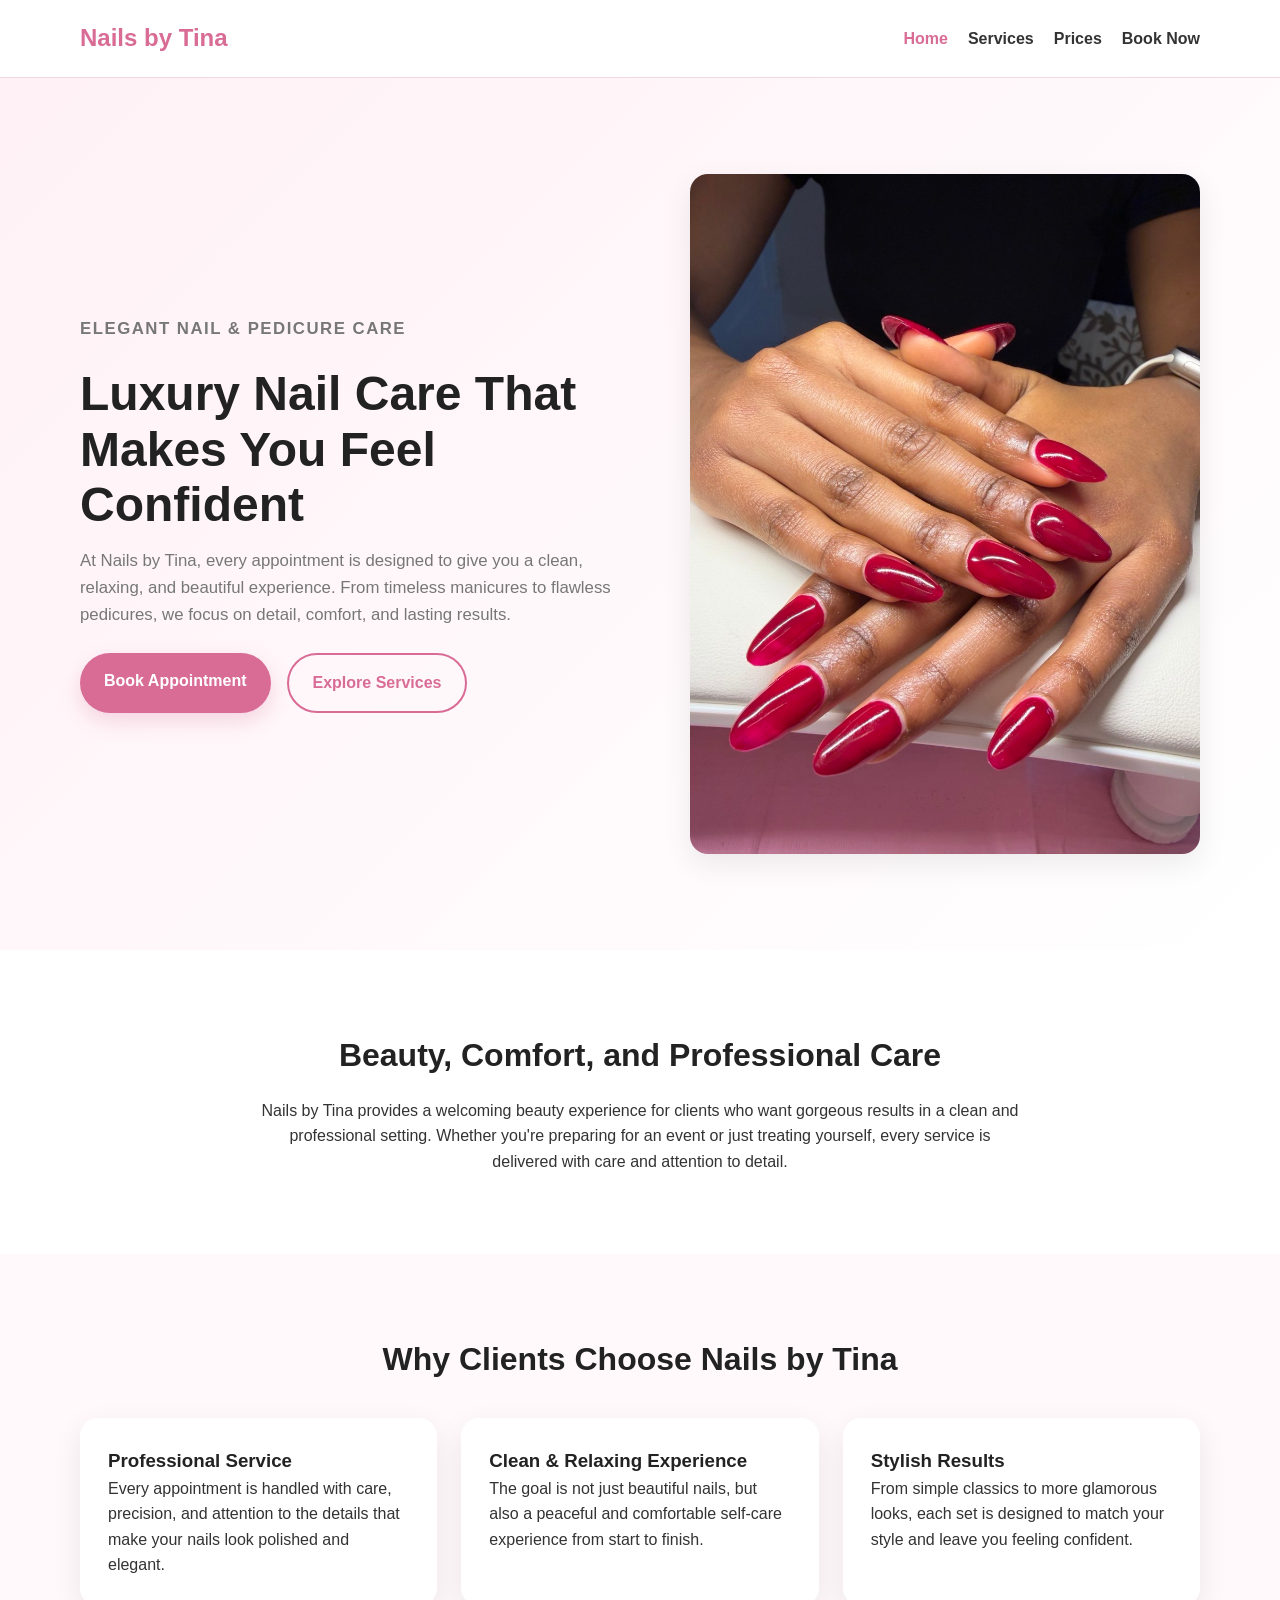
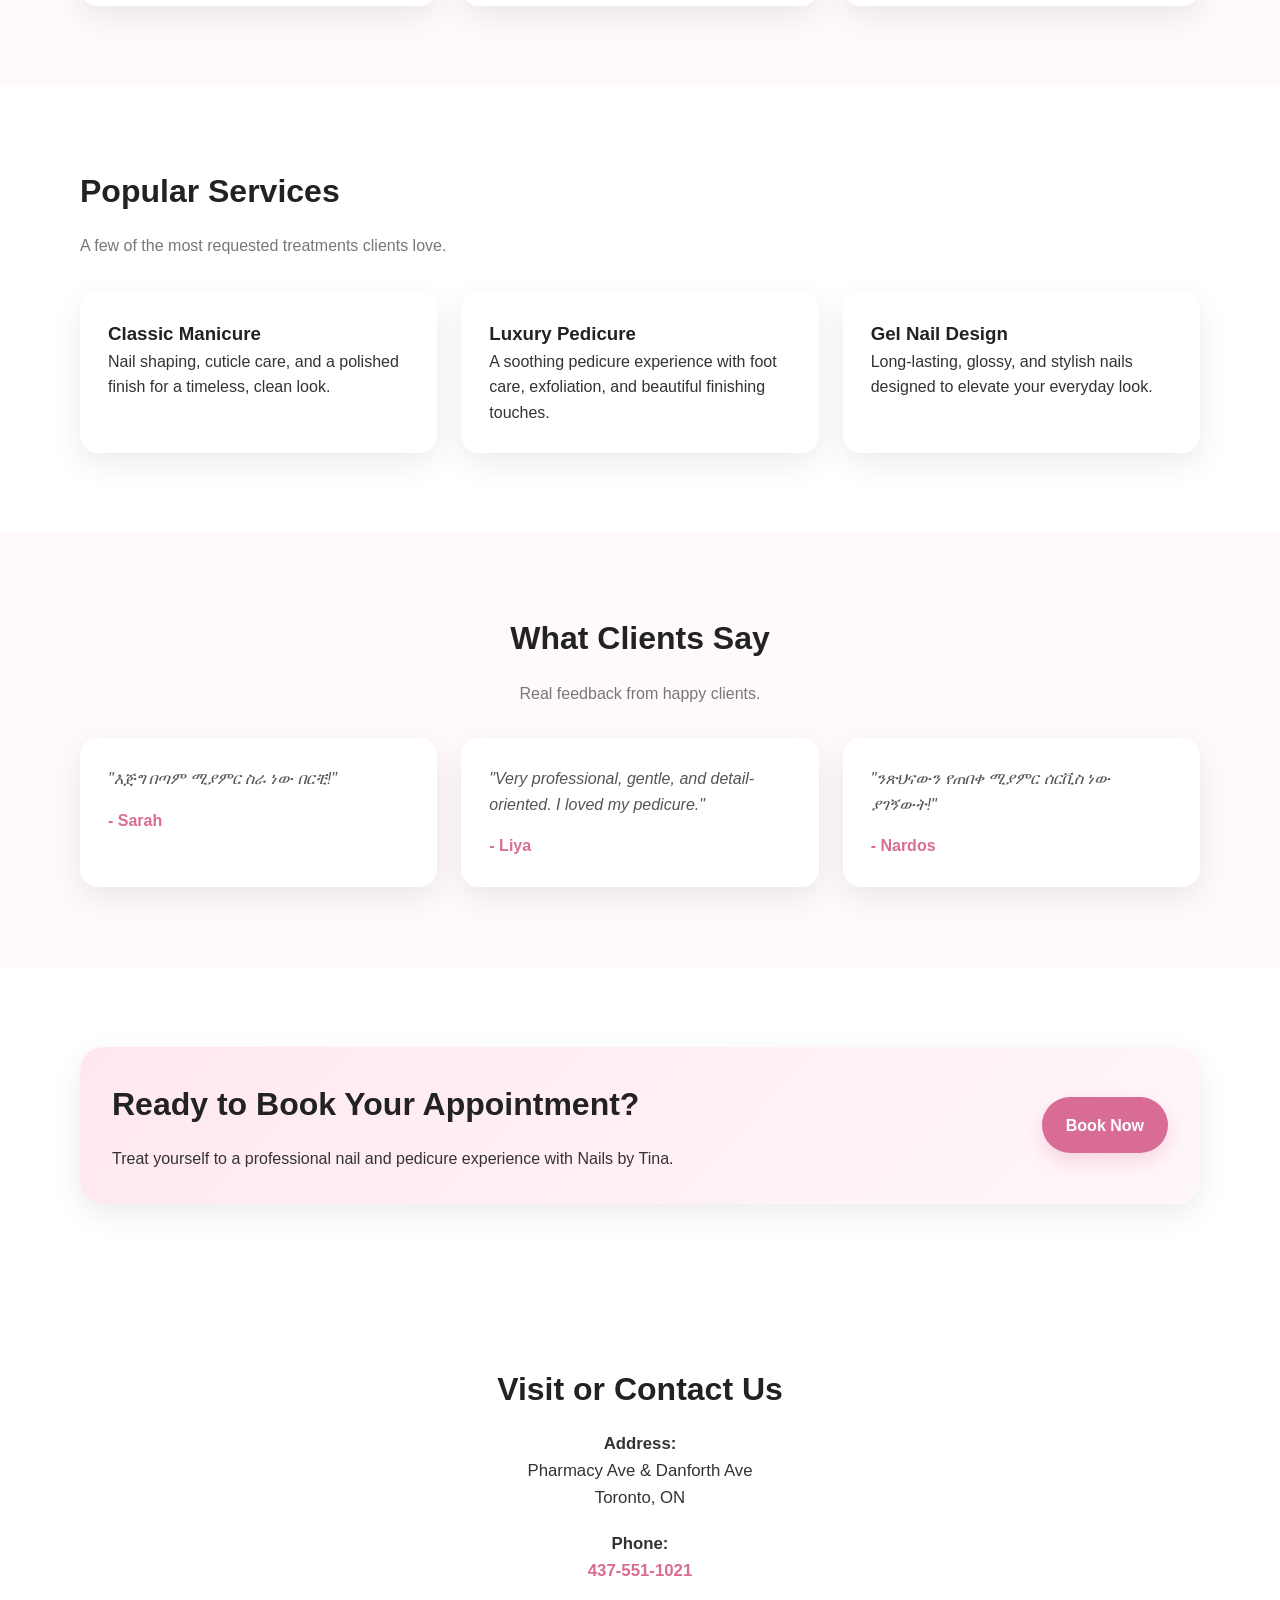
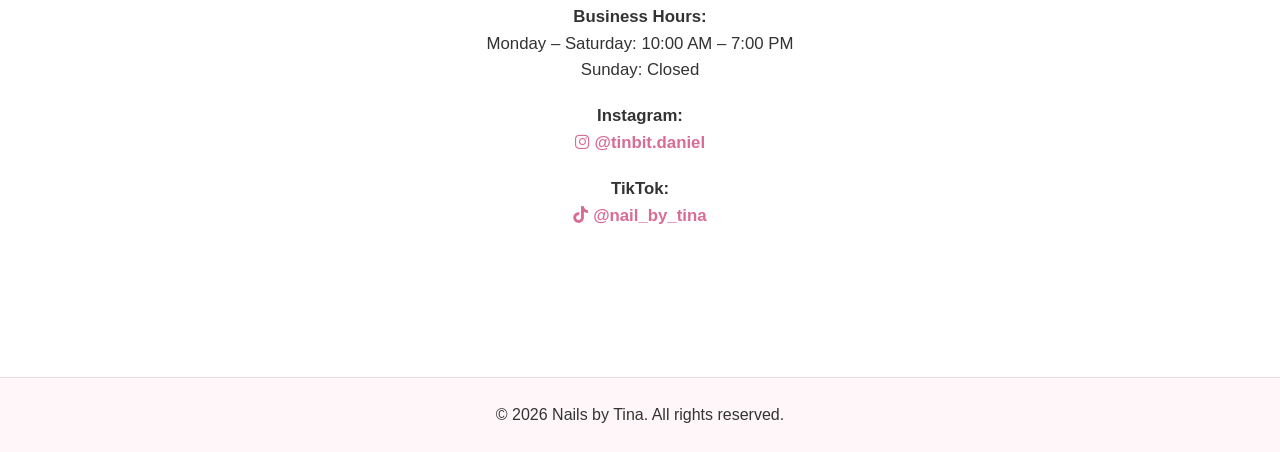
==== index.html @ 3ea7536d "Add social media icons for Instagram and TikTok using Font Awesome" ====
<!DOCTYPE html>
<html lang="en">
<head>
  <meta charset="UTF-8" />
  <meta name="viewport" content="width=device-width, initial-scale=1.0" />
  <meta
    name="description"
    content="Nails by Tina offers elegant nail and pedicure services with a professional and relaxing experience."
  />
  <title>Nails by Tina | Home</title>
  <link rel="stylesheet" href="style.css" />
  <link rel="stylesheet" href="https://cdnjs.cloudflare.com/ajax/libs/font-awesome/6.5.0/css/all.min.css" />
</head>
<body>
  <header class="site-header">
    <div class="container nav-container">
      <a href="index.html" class="logo">Nails by Tina</a>

      <nav class="navbar">
        <ul class="nav-links">
          <li><a href="index.html" class="active">Home</a></li>
          <li><a href="services.html">Services</a></li>
          <li><a href="prices.html">Prices</a></li>
          <li><a href="booking.html">Book Now</a></li>
        </ul>
      </nav>
    </div>
  </header>

  <main>
    <section class="hero">
      <div class="container hero-content">
        <div class="hero-text">
          <p class="tagline">Elegant Nail & Pedicure Care</p>
          <h1>Luxury Nail Care That Makes You Feel Confident</h1>
          <p>
            At Nails by Tina, every appointment is designed to give you a clean,
            relaxing, and beautiful experience. From timeless manicures to
            flawless pedicures, we focus on detail, comfort, and lasting results.
          </p>

          <div class="hero-buttons">
            <a href="booking.html" class="btn btn-primary">Book Appointment</a>
            <a href="services.html" class="btn btn-secondary">Explore Services</a>
          </div>
        </div>

        <div class="hero-image">
          <img
            src="./images/pic1.jpg"
            alt="Elegant nail styling"
          />
        </div>
      </div>
    </section>

    <section class="about-preview section">
      <div class="container narrow-text center-text">
        <h2>Beauty, Comfort, and Professional Care</h2>
        <p>
          Nails by Tina provides a welcoming beauty experience for clients who
          want gorgeous results in a clean and professional setting. Whether
          you're preparing for an event or just treating yourself, every service
          is delivered with care and attention to detail.
        </p>
      </div>
    </section>

    <section class="why-us section alt-section">
      <div class="container">
        <h2 class="section-title center-text">Why Clients Choose Nails by Tina</h2>

        <div class="feature-grid">
          <article class="feature-card">
            <h3>Professional Service</h3>
            <p>
              Every appointment is handled with care, precision, and attention
              to the details that make your nails look polished and elegant.
            </p>
          </article>

          <article class="feature-card">
            <h3>Clean & Relaxing Experience</h3>
            <p>
              The goal is not just beautiful nails, but also a peaceful and
              comfortable self-care experience from start to finish.
            </p>
          </article>

          <article class="feature-card">
            <h3>Stylish Results</h3>
            <p>
              From simple classics to more glamorous looks, each set is designed
              to match your style and leave you feeling confident.
            </p>
          </article>
        </div>
      </div>
    </section>

    <section class="services-preview section">
      <div class="container">
        <div class="section-heading">
          <h2>Popular Services</h2>
          <p>
            A few of the most requested treatments clients love.
          </p>
        </div>

        <div class="card-grid">
          <article class="card service-card">
            <h3>Classic Manicure</h3>
            <p>
              Nail shaping, cuticle care, and a polished finish for a timeless,
              clean look.
            </p>
          </article>

          <article class="card service-card">
            <h3>Luxury Pedicure</h3>
            <p>
              A soothing pedicure experience with foot care, exfoliation, and
              beautiful finishing touches.
            </p>
          </article>

          <article class="card service-card">
            <h3>Gel Nail Design</h3>
            <p>
              Long-lasting, glossy, and stylish nails designed to elevate your
              everyday look.
            </p>
          </article>
        </div>
      </div>
    </section>

    <section class="reviews-preview section alt-section">
      <div class="container">
        <div class="section-heading center-text">
          <h2>What Clients Say</h2>
          <p>Real feedback from happy clients.</p>
        </div>

        <div class="card-grid">
          <article class="review-card">
            <p>
              "እጅግ በጣም ሚያምር ስራ ነው በርቺ!"
            </p>
            <h4>- Sarah</h4>
          </article>

          <article class="review-card">
            <p>
              "Very professional, gentle, and detail-oriented. I loved my pedicure."
            </p>
            <h4>- Liya</h4>
          </article>

          <article class="review-card">
            <p>
              "ንጽህናውን የጠበቀ ሚያምር ሰርቪስ ነው ያገኝውት!"
            </p>
            <h4>- Nardos</h4>
          </article>
        </div>
      </div>
    </section>

    <section class="cta section">
      <div class="container cta-box">
        <div>
          <h2>Ready to Book Your Appointment?</h2>
          <p>
            Treat yourself to a professional nail and pedicure experience with Nails by Tina.
          </p>
        </div>
        <a href="booking.html" class="btn btn-primary">Book Now</a>
      </div>
    </section>

    <section class="contact-preview section">
  <div class="container narrow-text center-text">
    <h2>Visit or Contact Us</h2>

    <div class="contact-info">
      <p>
        <strong>Address:</strong><br />
        Pharmacy Ave & Danforth Ave<br />
        Toronto, ON
      </p>

      <p>
        <strong>Phone:</strong><br />
        <a href="tel:4375511021">437-551-1021</a>
      </p>

      <p>
        <strong>Business Hours:</strong><br />
        Monday – Saturday: 10:00 AM – 7:00 PM<br />
        Sunday: Closed
      </p>

      <p>
  <strong>Instagram:</strong><br />
  <a href="https://instagram.com/tinbit.daniel" target="_blank" class="social-link">
    <i class="fa-brands fa-instagram"></i>
    @tinbit.daniel
  </a>
</p>

<p>
  <strong>TikTok:</strong><br />
  <a href="https://www.tiktok.com/@nail_by_tina" target="_blank" class="social-link">
    <i class="fa-brands fa-tiktok"></i>
    @nail_by_tina
  </a>
</p>
    </div>
  </div>
</section>
  </main>

  <footer class="site-footer">
    <div class="container">
      <p>&copy; 2026 Nails by Tina. All rights reserved.</p>
    </div>
  </footer>

  <script src="script.js"></script>
</body>
</html>
---- style.css ----
* {
  margin: 0;
  padding: 0;
  box-sizing: border-box;
}

:root {
  --pink: #f7c6d9;
  --deep-pink: #d96c95;
  --light-pink: #fff1f6;
  --white: #ffffff;
  --text: #333333;
  --soft-gray: #777777;
  --border: #f1d9e2;
  --shadow: 0 10px 30px rgba(0, 0, 0, 0.08);
  --radius: 18px;
}

body {
  font-family: Arial, sans-serif;
  color: var(--text);
  background-color: var(--white);
  line-height: 1.6;
}

img {
  max-width: 100%;
  display: block;
  border-radius: var(--radius);
}

.container {
  width: min(1120px, 90%);
  margin: 0 auto;
}

.section {
  padding: 5rem 0;
}

.center-text {
  text-align: center;
}

.narrow-text {
  max-width: 760px;
  margin: 0 auto;
}

.alt-section {
  background: #fff9fb;
}

.site-header {
  background: rgba(255, 255, 255, 0.96);
  border-bottom: 1px solid var(--border);
  position: sticky;
  top: 0;
  z-index: 1000;
  backdrop-filter: blur(10px);
}

.nav-container {
  display: flex;
  justify-content: space-between;
  align-items: center;
  padding: 1.2rem 0;
}

.logo {
  text-decoration: none;
  color: var(--deep-pink);
  font-size: 1.5rem;
  font-weight: 700;
}

.nav-links {
  display: flex;
  gap: 1.25rem;
  list-style: none;
}

.nav-links a {
  text-decoration: none;
  color: var(--text);
  font-weight: 600;
  transition: color 0.3s ease;
}

.nav-links a:hover,
.nav-links a.active {
  color: var(--deep-pink);
}

.hero {
  background: linear-gradient(135deg, var(--light-pink), var(--white));
  padding: 6rem 0;
}

.hero-content {
  display: grid;
  grid-template-columns: 1.1fr 1fr;
  gap: 3rem;
  align-items: center;
}

.tagline {
  color: var(--deep-pink);
  font-weight: 700;
  margin-bottom: 0.8rem;
  text-transform: uppercase;
  letter-spacing: 1.5px;
  font-size: 0.9rem;
}

.hero h1 {
  font-size: 3rem;
  line-height: 1.15;
  margin-bottom: 1rem;
  color: #222;
}

.hero p {
  margin-bottom: 1.5rem;
  color: var(--soft-gray);
  font-size: 1.05rem;
}

.hero-image img {
  box-shadow: var(--shadow);
}

.hero-buttons {
  display: flex;
  gap: 1rem;
  flex-wrap: wrap;
}

.btn {
  display: inline-block;
  text-decoration: none;
  padding: 0.95rem 1.5rem;
  border-radius: 999px;
  font-weight: 700;
  transition: all 0.3s ease;
  border: none;
  cursor: pointer;
}

.btn-primary {
  background: var(--deep-pink);
  color: var(--white);
  box-shadow: 0 8px 20px rgba(217, 108, 149, 0.25);
}

.btn-primary:hover {
  transform: translateY(-2px);
}

.btn-secondary {
  border: 2px solid var(--deep-pink);
  color: var(--deep-pink);
  background: transparent;
}

.btn-secondary:hover {
  background: var(--deep-pink);
  color: var(--white);
}

h1,
h2,
h3 {
  color: #222;
}

h2 {
  margin-bottom: 1rem;
  font-size: 2rem;
}

.section-title {
  margin-bottom: 2rem;
}

.section-heading {
  margin-bottom: 2rem;
}

.section-heading p {
  color: var(--soft-gray);
}

.card-grid,
.feature-grid {
  display: grid;
  grid-template-columns: repeat(3, 1fr);
  gap: 1.5rem;
  margin-top: 2rem;
}

.card,
.review-card,
.feature-card {
  background: var(--white);
  padding: 1.75rem;
  border-radius: var(--radius);
  box-shadow: var(--shadow);
}

.service-card,
.feature-card,
.review-card {
  transition: transform 0.3s ease, box-shadow 0.3s ease;
}

.service-card:hover,
.feature-card:hover,
.review-card:hover {
  transform: translateY(-6px);
}

.review-card p {
  font-style: italic;
  margin-bottom: 1rem;
  color: #555;
}

.review-card h4 {
  color: var(--deep-pink);
}

.price-list {
  margin-top: 2rem;
  background: var(--light-pink);
  padding: 2rem;
  border-radius: var(--radius);
}

.price-item {
  display: flex;
  justify-content: space-between;
  padding: 1rem 0;
  border-bottom: 1px solid #e8cfd8;
}

.price-item:last-child {
  border-bottom: none;
}

.booking-container {
  max-width: 700px;
}

.booking-form {
  display: flex;
  flex-direction: column;
  gap: 0.9rem;
  margin-top: 2rem;
}

.booking-form input,
.booking-form select,
.booking-form textarea {
  padding: 0.95rem 1rem;
  border: 1px solid #e4c8d3;
  border-radius: 12px;
  font-size: 1rem;
}

.booking-form input:focus,
.booking-form select:focus,
.booking-form textarea:focus {
  outline: 2px solid #f3bdd0;
  border-color: var(--deep-pink);
}

.form-message {
  margin-top: 1rem;
  color: var(--deep-pink);
  font-weight: 600;
}

.cta-box {
  background: linear-gradient(135deg, #ffe7f0, #fff8fb);
  border-radius: 24px;
  padding: 2rem;
  box-shadow: var(--shadow);
  display: flex;
  justify-content: space-between;
  align-items: center;
  gap: 1.5rem;
}

.site-footer {
  background: #fff6f9;
  text-align: center;
  padding: 1.5rem 0;
  margin-top: 3rem;
  border-top: 1px solid var(--border);
}

@media (max-width: 900px) {
  .hero-content,
  .card-grid,
  .feature-grid,
  .cta-box {
    grid-template-columns: 1fr;
  }

  .hero h1 {
    font-size: 2.2rem;
  }

  .nav-container {
    flex-direction: column;
    gap: 1rem;
  }

  .nav-links {
    flex-wrap: wrap;
    justify-content: center;
  }

  .cta-box {
    display: flex;
    flex-direction: column;
    text-align: center;
  }
}
.contact-info p {
  margin-bottom: 1.2rem;
  font-size: 1.05rem;
}

.contact-info a {
  color: var(--deep-pink);
  text-decoration: none;
  font-weight: 600;
}

.contact-info a:hover {
  text-decoration: underline;
}
.social-link:hover i {
  transform: scale(1.2);
  transition: 0.2s ease;
}
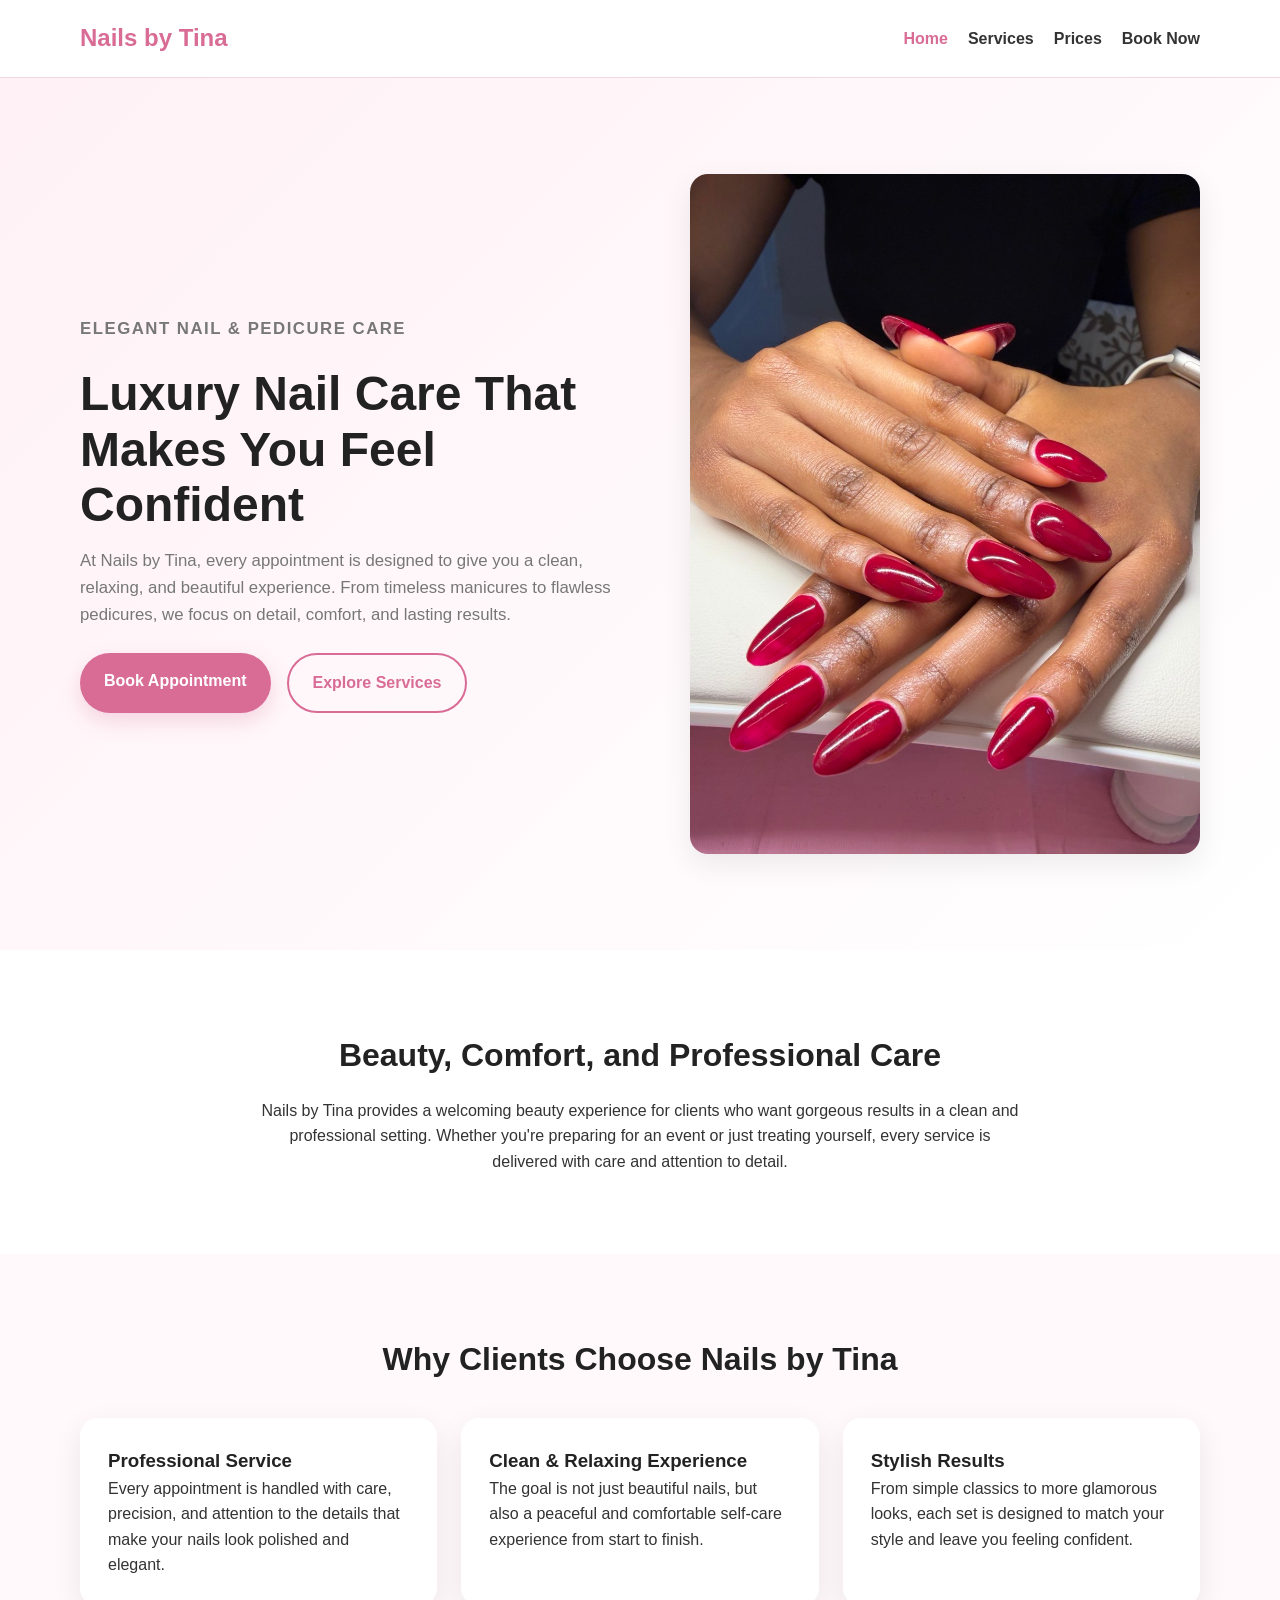
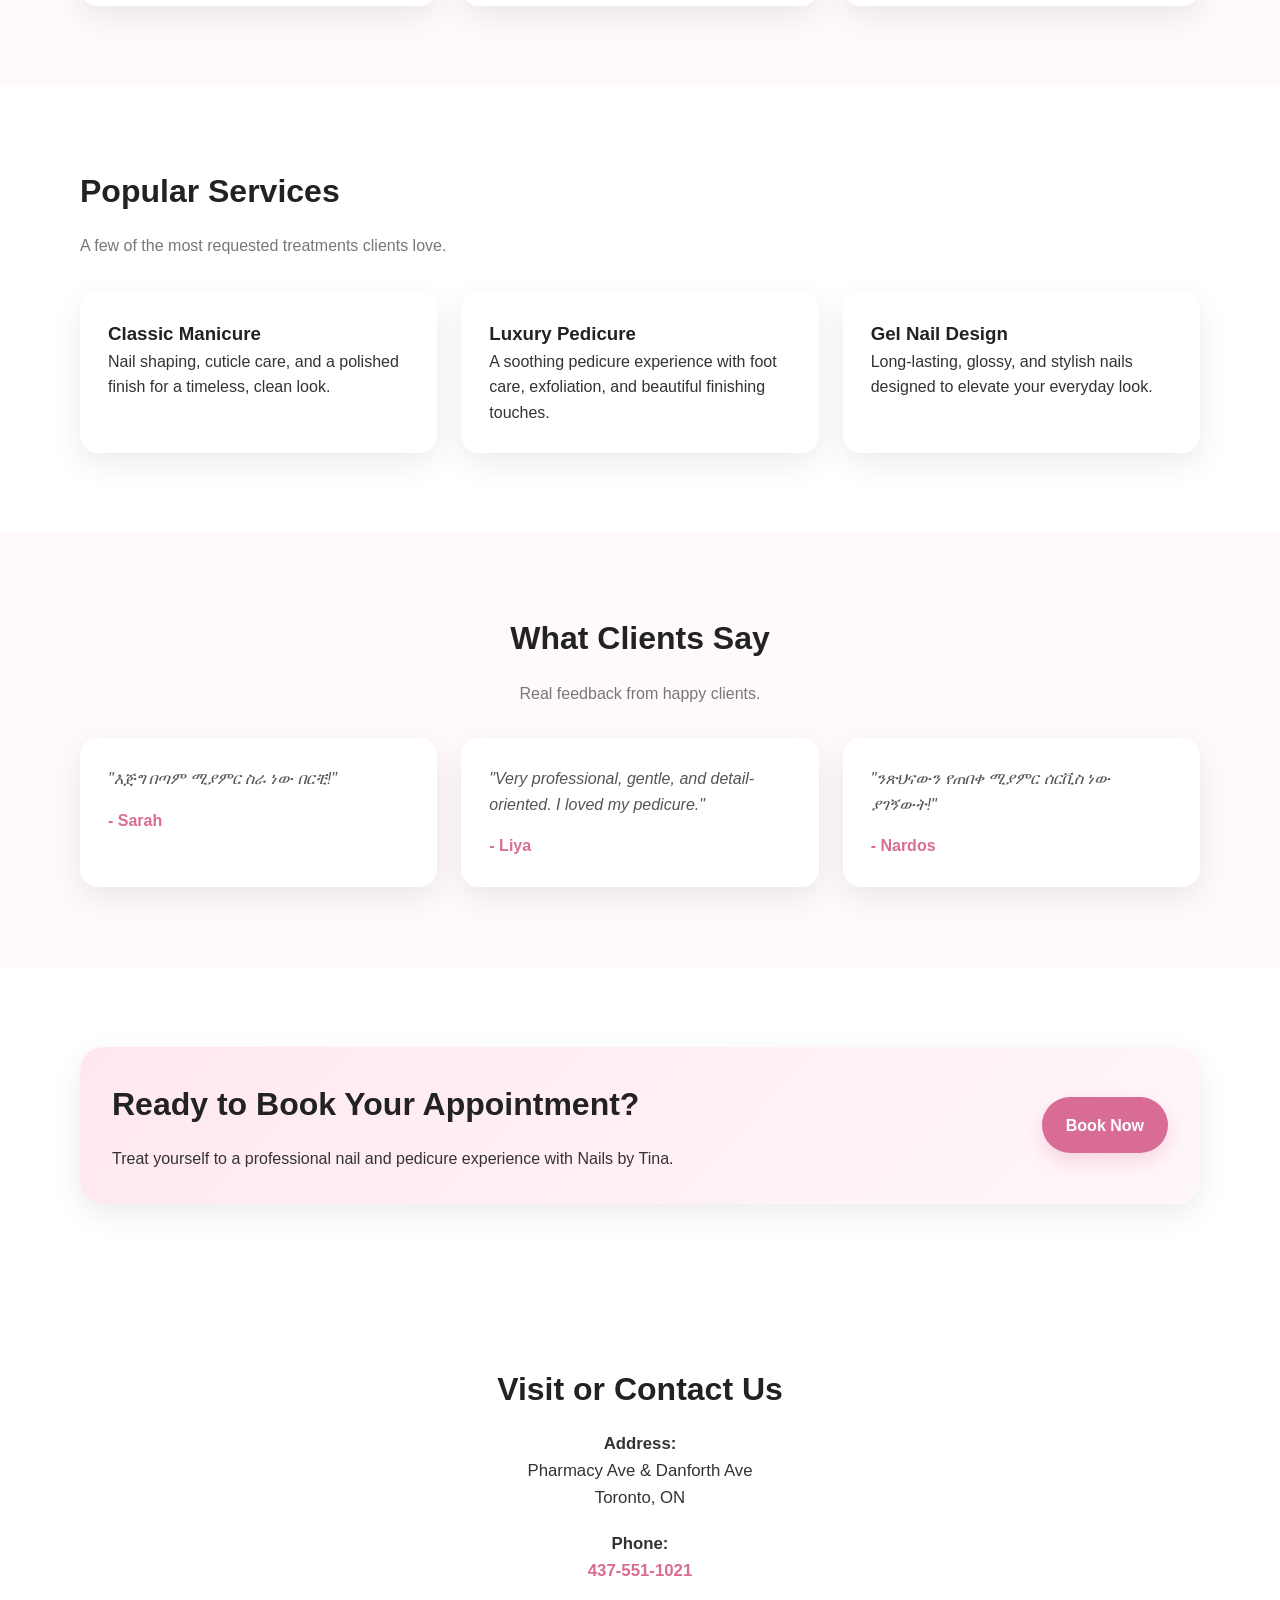
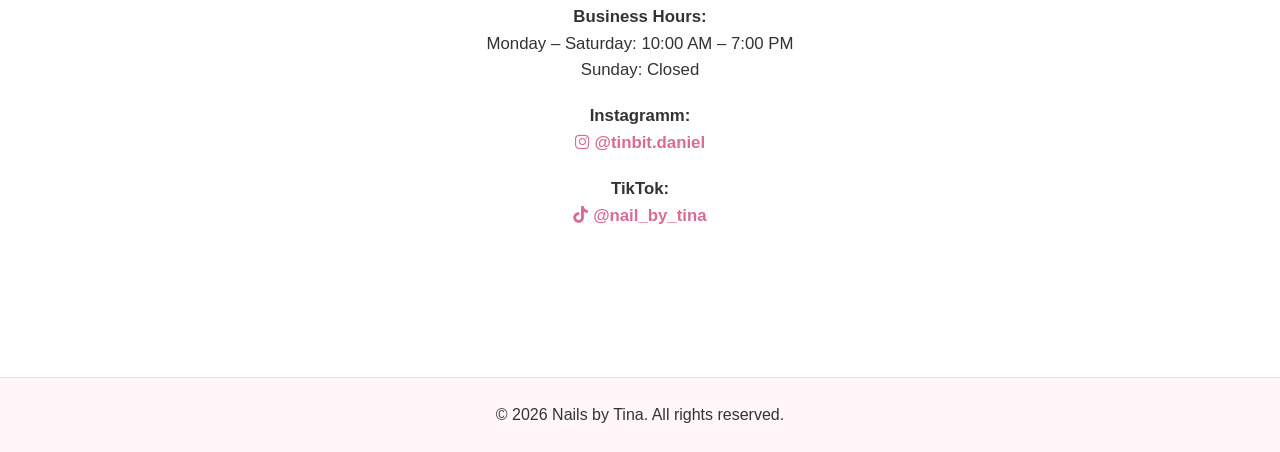
==== commit 29d88e72: "Add social media icons for Instagram and TikTok using Font Awesome" ====
--- a/index.html
+++ b/index.html
@@ -202,7 +202,7 @@
       </p>
 
       <p>
-  <strong>Instagram:</strong><br />
+  <strong>Instagramm:</strong><br />
   <a href="https://instagram.com/tinbit.daniel" target="_blank" class="social-link">
     <i class="fa-brands fa-instagram"></i>
     @tinbit.daniel
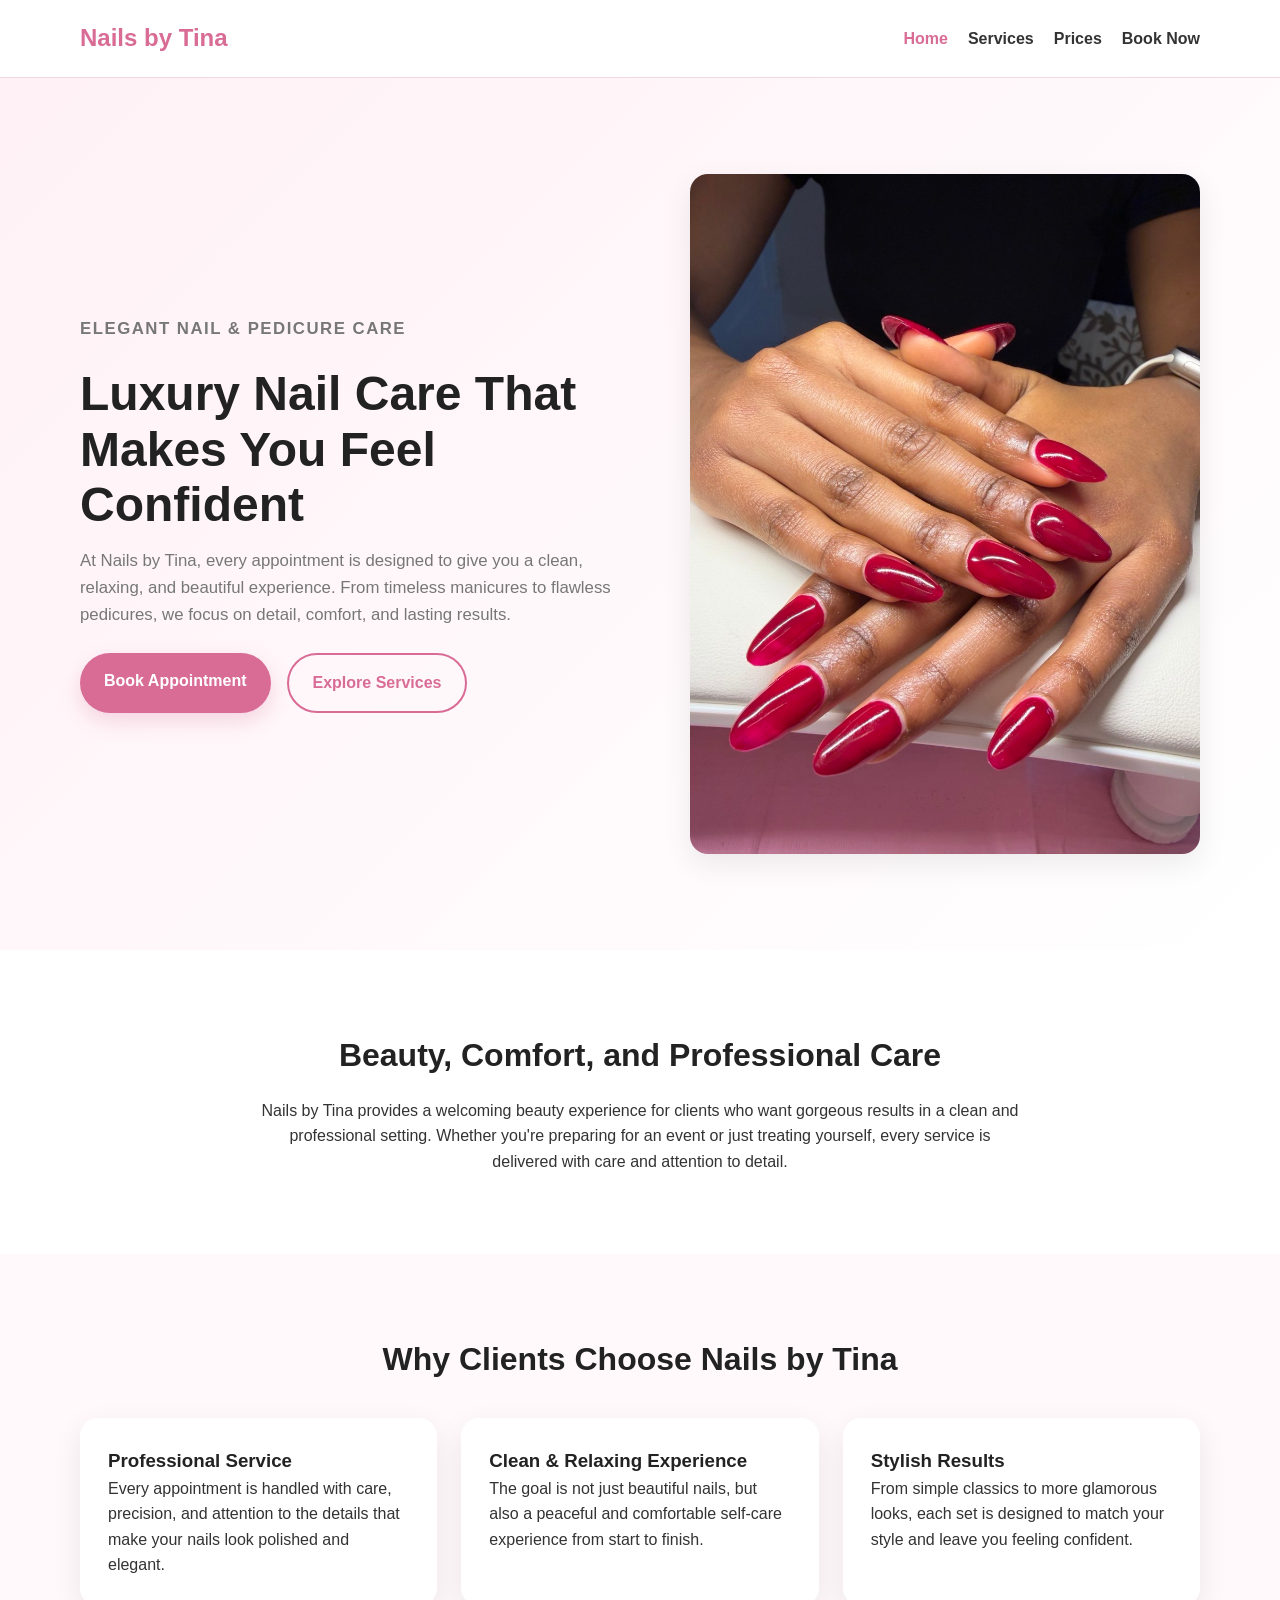
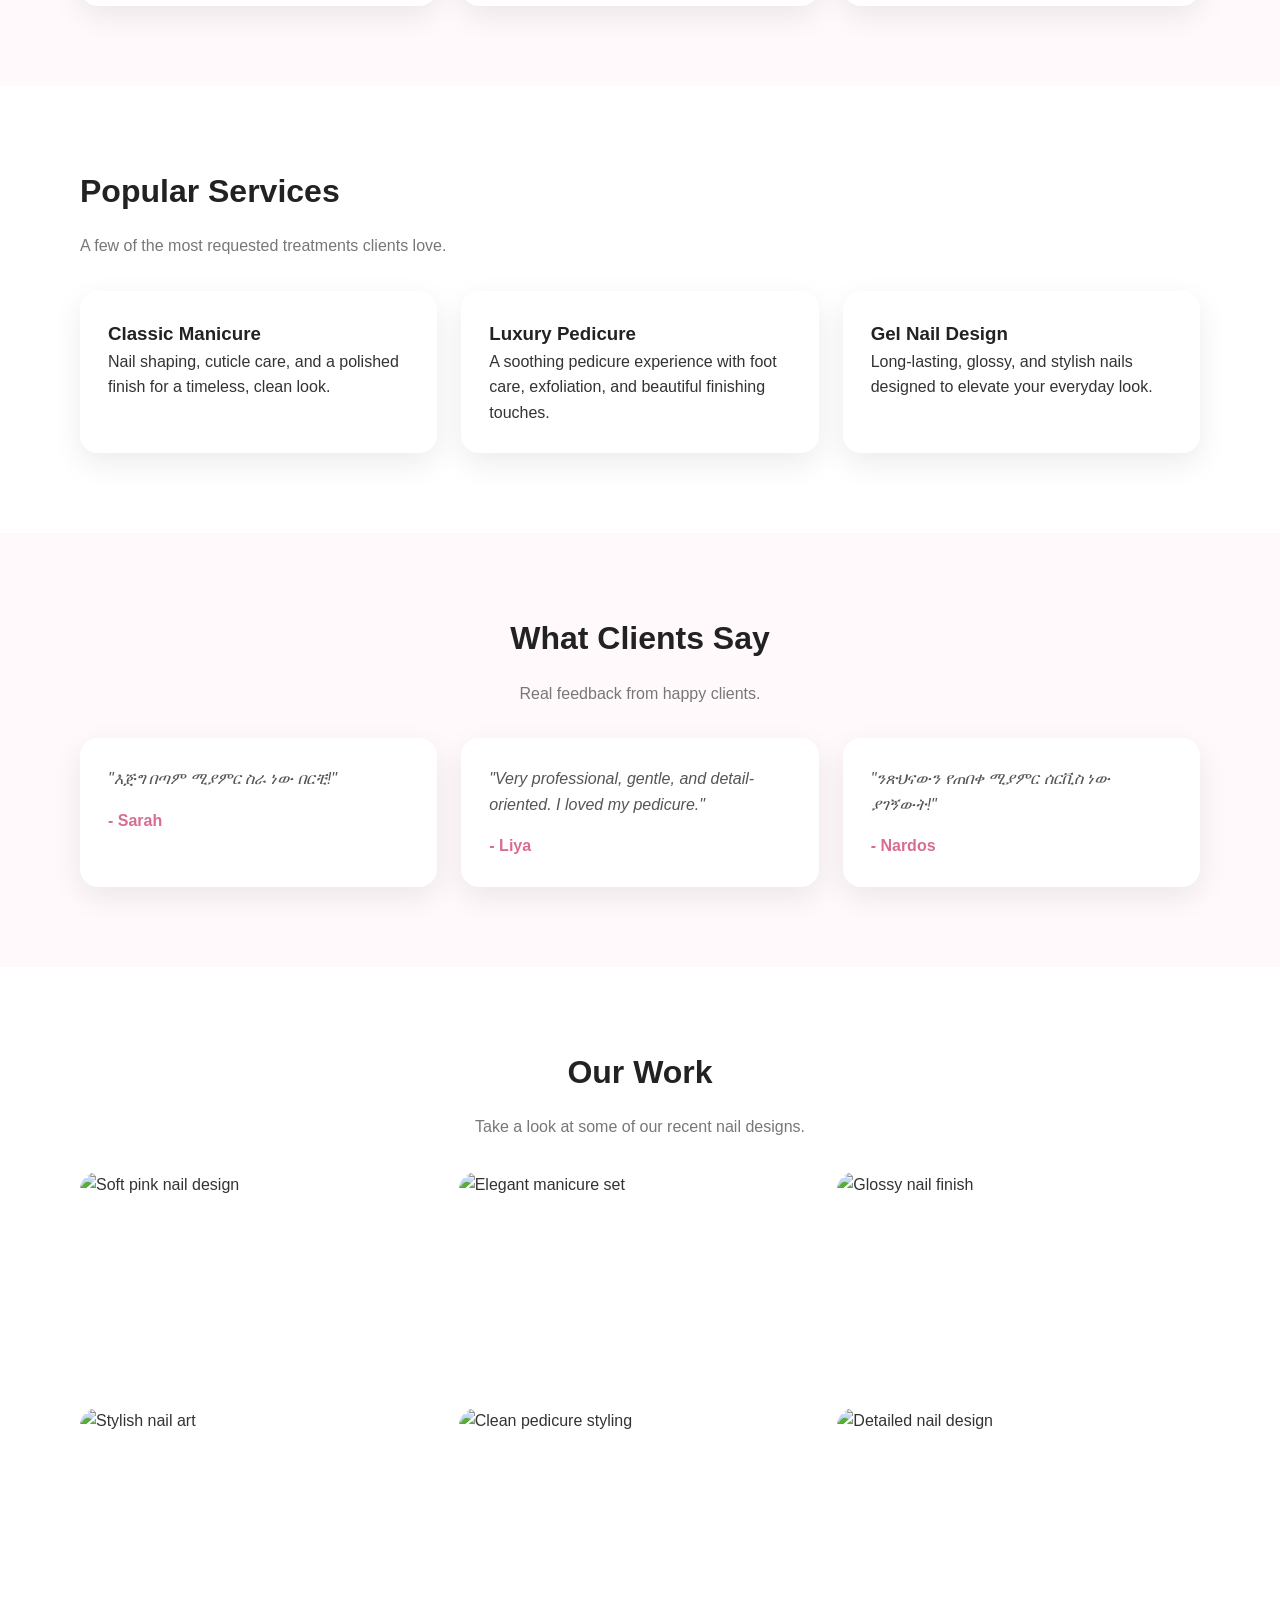
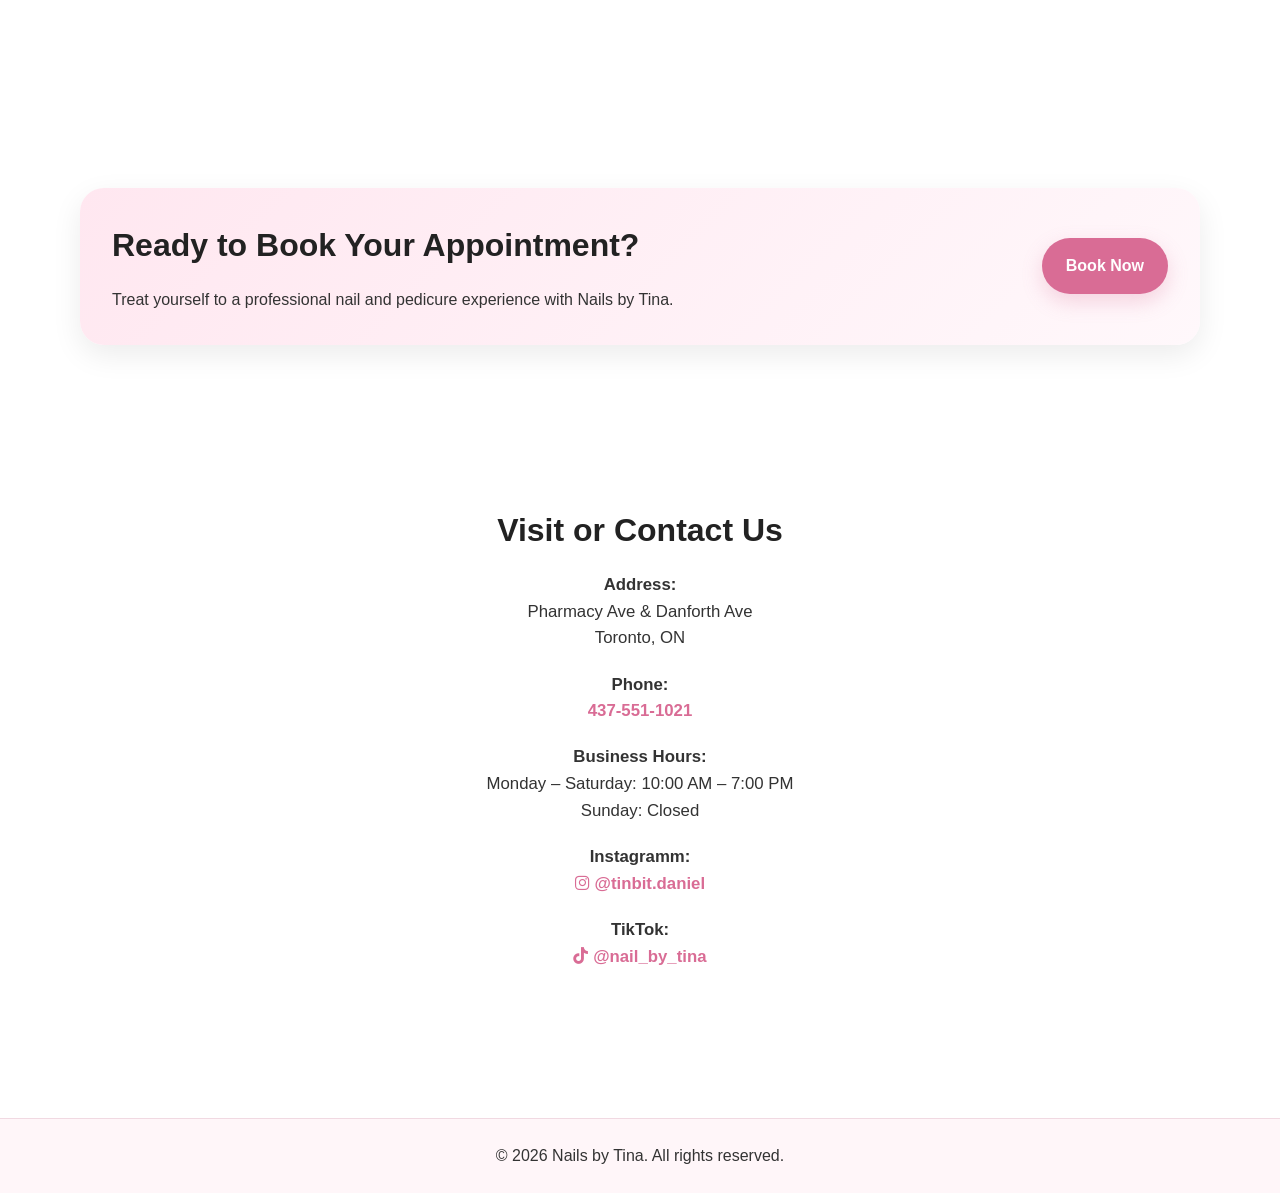
==== commit 54dfa1b8: "Add gallery section with responsive image grid to homepage" ====
--- a/index.html
+++ b/index.html
@@ -166,6 +166,41 @@
         </div>
       </div>
     </section>
+    <section class="gallery section">
+  <div class="container">
+    <div class="section-heading center-text">
+      <h2>Our Work</h2>
+      <p>Take a look at some of our recent nail designs.</p>
+    </div>
+
+    <div class="gallery-grid">
+      <img
+        src="https://images.unsplash.com/photo-1585386959984-a4155223f8b3?auto=format&fit=crop&w=600&q=80"
+        alt="Soft pink nail design"
+      />
+      <img
+        src="https://images.unsplash.com/photo-1604654894610-df63bc536371?auto=format&fit=crop&w=600&q=80"
+        alt="Elegant manicure set"
+      />
+      <img
+        src="https://images.unsplash.com/photo-1610992015732-2449b76344bc?auto=format&fit=crop&w=600&q=80"
+        alt="Glossy nail finish"
+      />
+      <img
+        src="https://images.unsplash.com/photo-1607779097040-8f9b58b0e0c1?auto=format&fit=crop&w=600&q=80"
+        alt="Stylish nail art"
+      />
+      <img
+        src="https://images.unsplash.com/photo-1599940824393-6b8c0c7c76b2?auto=format&fit=crop&w=600&q=80"
+        alt="Clean pedicure styling"
+      />
+      <img
+        src="https://images.unsplash.com/photo-1603570419885-8a5b7c5fba96?auto=format&fit=crop&w=600&q=80"
+        alt="Detailed nail design"
+      />
+    </div>
+  </div>
+</section>
 
     <section class="cta section">
       <div class="container cta-box">
--- a/style.css
+++ b/style.css
@@ -307,6 +307,11 @@
   .cta-box {
     grid-template-columns: 1fr;
   }
+  @media (max-width: 600px) {
+  .gallery-grid {
+    grid-template-columns: 1fr;
+  }
+}
 
   .hero h1 {
     font-size: 2.2rem;
@@ -316,6 +321,10 @@
     flex-direction: column;
     gap: 1rem;
   }
+  .gallery-grid {
+  grid-template-columns: 1fr 1fr;
+}
+
 
   .nav-links {
     flex-wrap: wrap;
@@ -345,4 +354,24 @@
 .social-link:hover i {
   transform: scale(1.2);
   transition: 0.2s ease;
+}
+.gallery-grid {
+  display: grid;
+  grid-template-columns: repeat(3, 1fr);
+  gap: 1rem;
+  margin-top: 2rem;
+}
+
+.gallery-grid img {
+  width: 100%;
+  height: 220px;
+  object-fit: cover;
+  border-radius: var(--radius);
+  transition: transform 0.3s ease, box-shadow 0.3s ease;
+  cursor: pointer;
+}
+
+.gallery-grid img:hover {
+  transform: scale(1.03);
+  box-shadow: var(--shadow);
 }
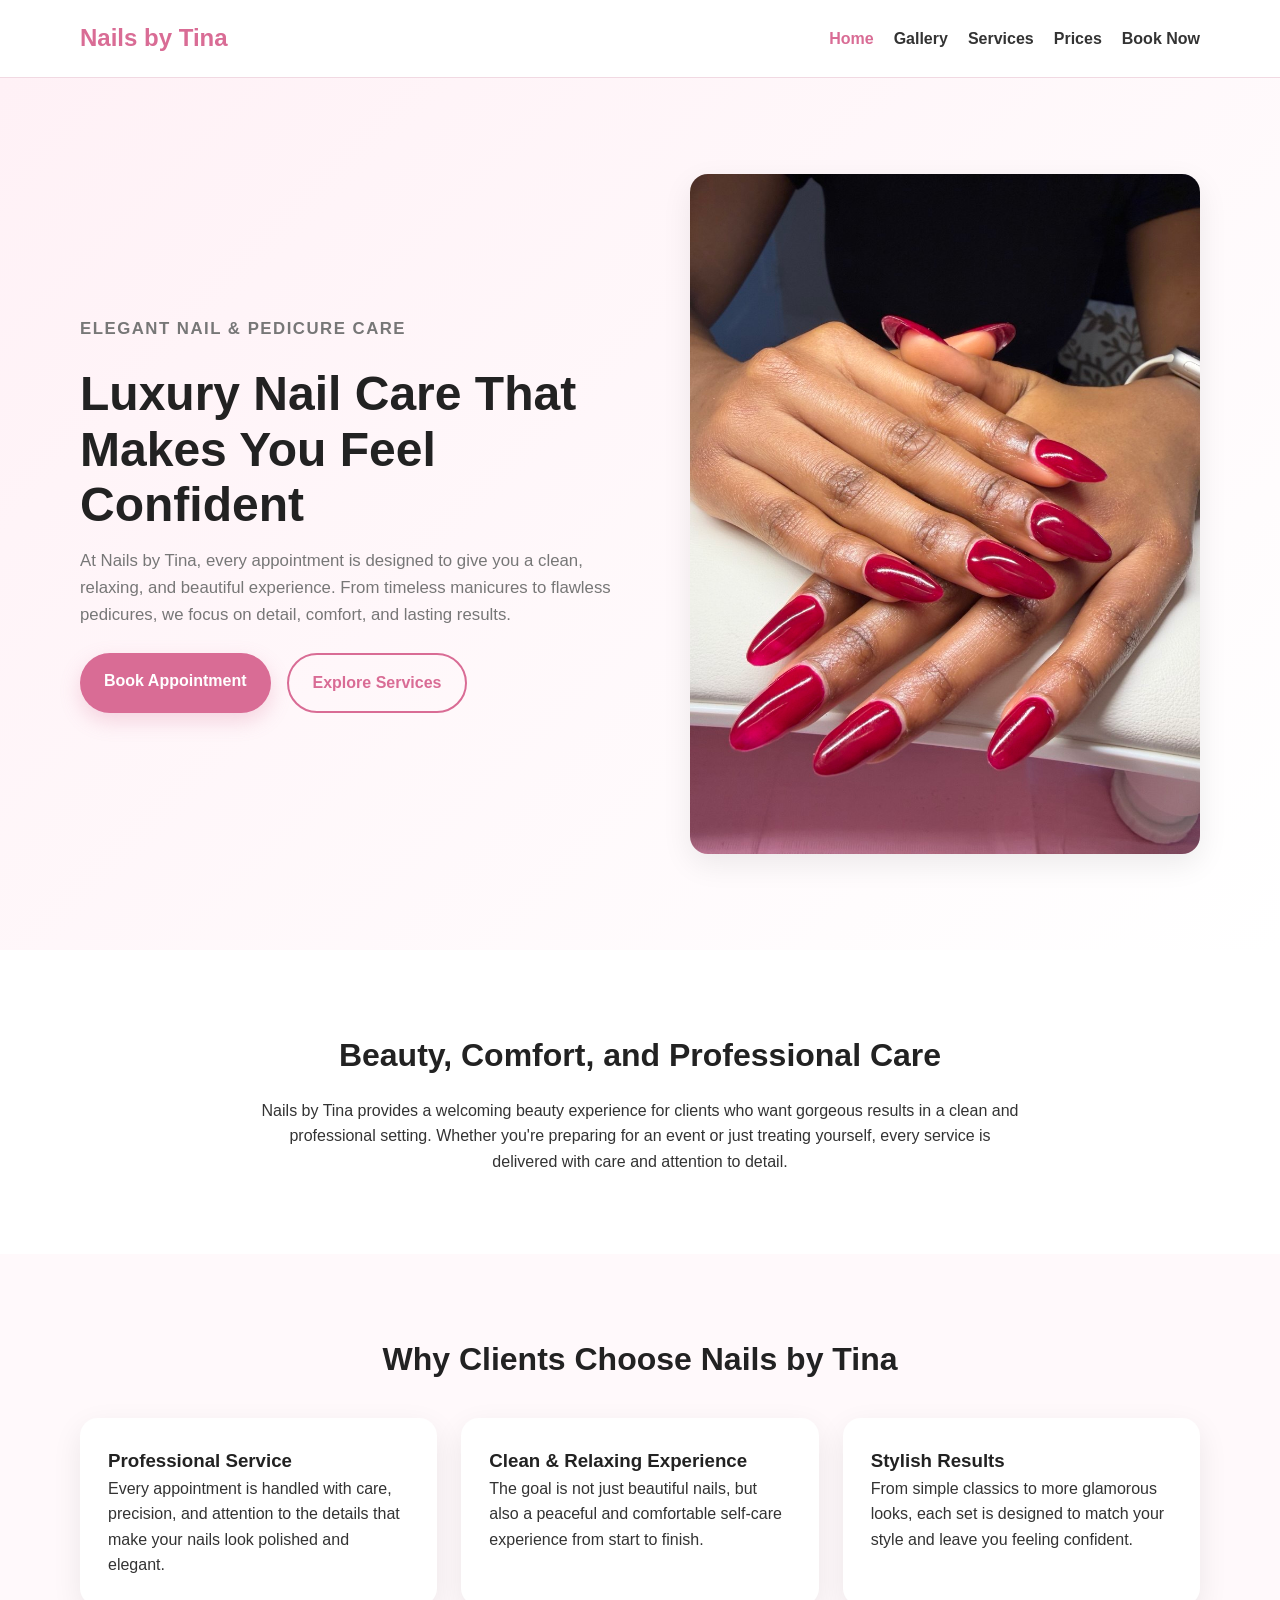
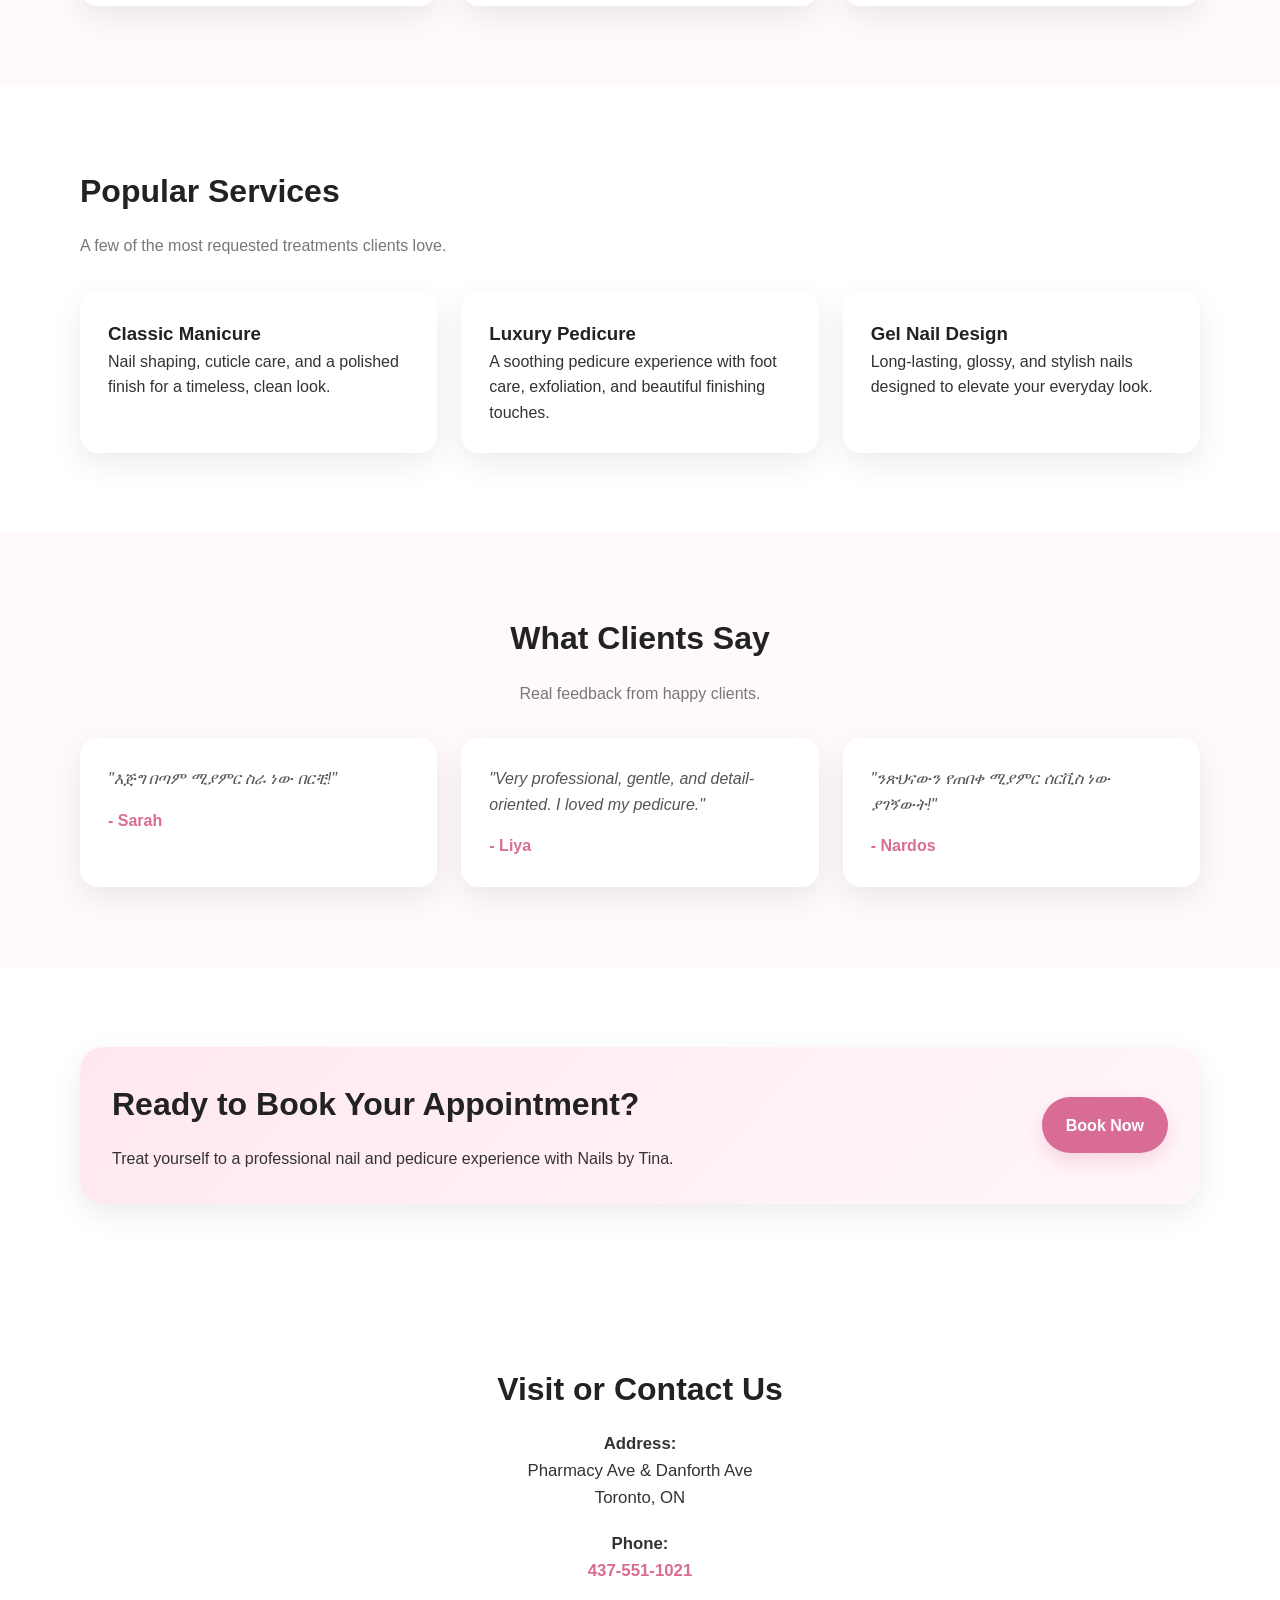
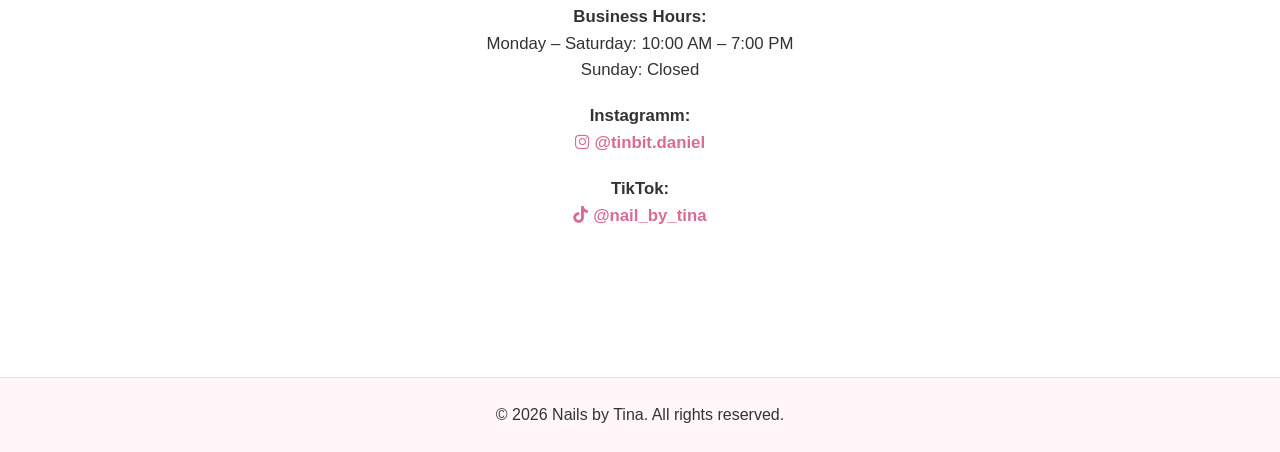
==== commit 9cdcc285: "Create dedicated gallery page and update navigation structure" ====
--- a/index.html
+++ b/index.html
@@ -1,267 +1,244 @@
-<!DOCTYPE html>
+<!doctype html>
 <html lang="en">
-<head>
-  <meta charset="UTF-8" />
-  <meta name="viewport" content="width=device-width, initial-scale=1.0" />
-  <meta
-    name="description"
-    content="Nails by Tina offers elegant nail and pedicure services with a professional and relaxing experience."
-  />
-  <title>Nails by Tina | Home</title>
-  <link rel="stylesheet" href="style.css" />
-  <link rel="stylesheet" href="https://cdnjs.cloudflare.com/ajax/libs/font-awesome/6.5.0/css/all.min.css" />
-</head>
-<body>
-  <header class="site-header">
-    <div class="container nav-container">
-      <a href="index.html" class="logo">Nails by Tina</a>
-
-      <nav class="navbar">
-        <ul class="nav-links">
-          <li><a href="index.html" class="active">Home</a></li>
-          <li><a href="services.html">Services</a></li>
-          <li><a href="prices.html">Prices</a></li>
-          <li><a href="booking.html">Book Now</a></li>
-        </ul>
-      </nav>
-    </div>
-  </header>
-
-  <main>
-    <section class="hero">
-      <div class="container hero-content">
-        <div class="hero-text">
-          <p class="tagline">Elegant Nail & Pedicure Care</p>
-          <h1>Luxury Nail Care That Makes You Feel Confident</h1>
+  <head>
+    <meta charset="UTF-8" />
+    <meta name="viewport" content="width=device-width, initial-scale=1.0" />
+    <meta
+      name="description"
+      content="Nails by Tina offers elegant nail and pedicure services with a professional and relaxing experience."
+    />
+    <title>Nails by Tina | Home</title>
+    <link rel="stylesheet" href="style.css" />
+    <link
+      rel="stylesheet"
+      href="https://cdnjs.cloudflare.com/ajax/libs/font-awesome/6.5.0/css/all.min.css"
+    />
+  </head>
+  <body>
+    <header class="site-header">
+      <div class="container nav-container">
+        <a href="index.html" class="logo">Nails by Tina</a>
+
+        <nav class="navbar">
+          <ul class="nav-links">
+            <li><a href="index.html" class="active">Home</a></li>
+            <li><a href="gallery.html">Gallery</a></li>
+            <li><a href="services.html">Services</a></li>
+            <li><a href="prices.html">Prices</a></li>
+            <li><a href="booking.html">Book Now</a></li>
+          </ul>
+        </nav>
+      </div>
+    </header>
+
+    <main>
+      <section class="hero">
+        <div class="container hero-content">
+          <div class="hero-text">
+            <p class="tagline">Elegant Nail & Pedicure Care</p>
+            <h1>Luxury Nail Care That Makes You Feel Confident</h1>
+            <p>
+              At Nails by Tina, every appointment is designed to give you a
+              clean, relaxing, and beautiful experience. From timeless manicures
+              to flawless pedicures, we focus on detail, comfort, and lasting
+              results.
+            </p>
+
+            <div class="hero-buttons">
+              <a href="booking.html" class="btn btn-primary"
+                >Book Appointment</a
+              >
+              <a href="services.html" class="btn btn-secondary"
+                >Explore Services</a
+              >
+            </div>
+          </div>
+
+          <div class="hero-image">
+            <img src="./images/pic1.jpg" alt="Elegant nail styling" />
+          </div>
+        </div>
+      </section>
+
+      <section class="about-preview section">
+        <div class="container narrow-text center-text">
+          <h2>Beauty, Comfort, and Professional Care</h2>
           <p>
-            At Nails by Tina, every appointment is designed to give you a clean,
-            relaxing, and beautiful experience. From timeless manicures to
-            flawless pedicures, we focus on detail, comfort, and lasting results.
+            Nails by Tina provides a welcoming beauty experience for clients who
+            want gorgeous results in a clean and professional setting. Whether
+            you're preparing for an event or just treating yourself, every
+            service is delivered with care and attention to detail.
           </p>
-
-          <div class="hero-buttons">
-            <a href="booking.html" class="btn btn-primary">Book Appointment</a>
-            <a href="services.html" class="btn btn-secondary">Explore Services</a>
-          </div>
-        </div>
-
-        <div class="hero-image">
-          <img
-            src="./images/pic1.jpg"
-            alt="Elegant nail styling"
-          />
-        </div>
+        </div>
+      </section>
+
+      <section class="why-us section alt-section">
+        <div class="container">
+          <h2 class="section-title center-text">
+            Why Clients Choose Nails by Tina
+          </h2>
+
+          <div class="feature-grid">
+            <article class="feature-card">
+              <h3>Professional Service</h3>
+              <p>
+                Every appointment is handled with care, precision, and attention
+                to the details that make your nails look polished and elegant.
+              </p>
+            </article>
+
+            <article class="feature-card">
+              <h3>Clean & Relaxing Experience</h3>
+              <p>
+                The goal is not just beautiful nails, but also a peaceful and
+                comfortable self-care experience from start to finish.
+              </p>
+            </article>
+
+            <article class="feature-card">
+              <h3>Stylish Results</h3>
+              <p>
+                From simple classics to more glamorous looks, each set is
+                designed to match your style and leave you feeling confident.
+              </p>
+            </article>
+          </div>
+        </div>
+      </section>
+
+      <section class="services-preview section">
+        <div class="container">
+          <div class="section-heading">
+            <h2>Popular Services</h2>
+            <p>A few of the most requested treatments clients love.</p>
+          </div>
+
+          <div class="card-grid">
+            <article class="card service-card">
+              <h3>Classic Manicure</h3>
+              <p>
+                Nail shaping, cuticle care, and a polished finish for a
+                timeless, clean look.
+              </p>
+            </article>
+
+            <article class="card service-card">
+              <h3>Luxury Pedicure</h3>
+              <p>
+                A soothing pedicure experience with foot care, exfoliation, and
+                beautiful finishing touches.
+              </p>
+            </article>
+
+            <article class="card service-card">
+              <h3>Gel Nail Design</h3>
+              <p>
+                Long-lasting, glossy, and stylish nails designed to elevate your
+                everyday look.
+              </p>
+            </article>
+          </div>
+        </div>
+      </section>
+
+      <section class="reviews-preview section alt-section">
+        <div class="container">
+          <div class="section-heading center-text">
+            <h2>What Clients Say</h2>
+            <p>Real feedback from happy clients.</p>
+          </div>
+
+          <div class="card-grid">
+            <article class="review-card">
+              <p>"እጅግ በጣም ሚያምር ስራ ነው በርቺ!"</p>
+              <h4>- Sarah</h4>
+            </article>
+
+            <article class="review-card">
+              <p>
+                "Very professional, gentle, and detail-oriented. I loved my
+                pedicure."
+              </p>
+              <h4>- Liya</h4>
+            </article>
+
+            <article class="review-card">
+              <p>"ንጽህናውን የጠበቀ ሚያምር ሰርቪስ ነው ያገኝውት!"</p>
+              <h4>- Nardos</h4>
+            </article>
+          </div>
+        </div>
+      </section>
+
+      <section class="cta section">
+        <div class="container cta-box">
+          <div>
+            <h2>Ready to Book Your Appointment?</h2>
+            <p>
+              Treat yourself to a professional nail and pedicure experience with
+              Nails by Tina.
+            </p>
+          </div>
+          <a href="booking.html" class="btn btn-primary">Book Now</a>
+        </div>
+      </section>
+
+      <section class="contact-preview section">
+        <div class="container narrow-text center-text">
+          <h2>Visit or Contact Us</h2>
+
+          <div class="contact-info">
+            <p>
+              <strong>Address:</strong><br />
+              Pharmacy Ave & Danforth Ave<br />
+              Toronto, ON
+            </p>
+
+            <p>
+              <strong>Phone:</strong><br />
+              <a href="tel:4375511021">437-551-1021</a>
+            </p>
+
+            <p>
+              <strong>Business Hours:</strong><br />
+              Monday – Saturday: 10:00 AM – 7:00 PM<br />
+              Sunday: Closed
+            </p>
+
+            <p>
+              <strong>Instagramm:</strong><br />
+              <a
+                href="https://instagram.com/tinbit.daniel"
+                target="_blank"
+                class="social-link"
+              >
+                <i class="fa-brands fa-instagram"></i>
+                @tinbit.daniel
+              </a>
+            </p>
+
+            <p>
+              <strong>TikTok:</strong><br />
+              <a
+                href="https://www.tiktok.com/@nail_by_tina"
+                target="_blank"
+                class="social-link"
+              >
+                <i class="fa-brands fa-tiktok"></i>
+                @nail_by_tina
+              </a>
+            </p>
+          </div>
+        </div>
+      </section>
+    </main>
+
+    <footer class="site-footer">
+      <div class="container">
+        <p>&copy; 2026 Nails by Tina. All rights reserved.</p>
       </div>
-    </section>
-
-    <section class="about-preview section">
-      <div class="container narrow-text center-text">
-        <h2>Beauty, Comfort, and Professional Care</h2>
-        <p>
-          Nails by Tina provides a welcoming beauty experience for clients who
-          want gorgeous results in a clean and professional setting. Whether
-          you're preparing for an event or just treating yourself, every service
-          is delivered with care and attention to detail.
-        </p>
-      </div>
-    </section>
-
-    <section class="why-us section alt-section">
-      <div class="container">
-        <h2 class="section-title center-text">Why Clients Choose Nails by Tina</h2>
-
-        <div class="feature-grid">
-          <article class="feature-card">
-            <h3>Professional Service</h3>
-            <p>
-              Every appointment is handled with care, precision, and attention
-              to the details that make your nails look polished and elegant.
-            </p>
-          </article>
-
-          <article class="feature-card">
-            <h3>Clean & Relaxing Experience</h3>
-            <p>
-              The goal is not just beautiful nails, but also a peaceful and
-              comfortable self-care experience from start to finish.
-            </p>
-          </article>
-
-          <article class="feature-card">
-            <h3>Stylish Results</h3>
-            <p>
-              From simple classics to more glamorous looks, each set is designed
-              to match your style and leave you feeling confident.
-            </p>
-          </article>
-        </div>
-      </div>
-    </section>
-
-    <section class="services-preview section">
-      <div class="container">
-        <div class="section-heading">
-          <h2>Popular Services</h2>
-          <p>
-            A few of the most requested treatments clients love.
-          </p>
-        </div>
-
-        <div class="card-grid">
-          <article class="card service-card">
-            <h3>Classic Manicure</h3>
-            <p>
-              Nail shaping, cuticle care, and a polished finish for a timeless,
-              clean look.
-            </p>
-          </article>
-
-          <article class="card service-card">
-            <h3>Luxury Pedicure</h3>
-            <p>
-              A soothing pedicure experience with foot care, exfoliation, and
-              beautiful finishing touches.
-            </p>
-          </article>
-
-          <article class="card service-card">
-            <h3>Gel Nail Design</h3>
-            <p>
-              Long-lasting, glossy, and stylish nails designed to elevate your
-              everyday look.
-            </p>
-          </article>
-        </div>
-      </div>
-    </section>
-
-    <section class="reviews-preview section alt-section">
-      <div class="container">
-        <div class="section-heading center-text">
-          <h2>What Clients Say</h2>
-          <p>Real feedback from happy clients.</p>
-        </div>
-
-        <div class="card-grid">
-          <article class="review-card">
-            <p>
-              "እጅግ በጣም ሚያምር ስራ ነው በርቺ!"
-            </p>
-            <h4>- Sarah</h4>
-          </article>
-
-          <article class="review-card">
-            <p>
-              "Very professional, gentle, and detail-oriented. I loved my pedicure."
-            </p>
-            <h4>- Liya</h4>
-          </article>
-
-          <article class="review-card">
-            <p>
-              "ንጽህናውን የጠበቀ ሚያምር ሰርቪስ ነው ያገኝውት!"
-            </p>
-            <h4>- Nardos</h4>
-          </article>
-        </div>
-      </div>
-    </section>
-    <section class="gallery section">
-  <div class="container">
-    <div class="section-heading center-text">
-      <h2>Our Work</h2>
-      <p>Take a look at some of our recent nail designs.</p>
-    </div>
-
-    <div class="gallery-grid">
-      <img
-        src="https://images.unsplash.com/photo-1585386959984-a4155223f8b3?auto=format&fit=crop&w=600&q=80"
-        alt="Soft pink nail design"
-      />
-      <img
-        src="https://images.unsplash.com/photo-1604654894610-df63bc536371?auto=format&fit=crop&w=600&q=80"
-        alt="Elegant manicure set"
-      />
-      <img
-        src="https://images.unsplash.com/photo-1610992015732-2449b76344bc?auto=format&fit=crop&w=600&q=80"
-        alt="Glossy nail finish"
-      />
-      <img
-        src="https://images.unsplash.com/photo-1607779097040-8f9b58b0e0c1?auto=format&fit=crop&w=600&q=80"
-        alt="Stylish nail art"
-      />
-      <img
-        src="https://images.unsplash.com/photo-1599940824393-6b8c0c7c76b2?auto=format&fit=crop&w=600&q=80"
-        alt="Clean pedicure styling"
-      />
-      <img
-        src="https://images.unsplash.com/photo-1603570419885-8a5b7c5fba96?auto=format&fit=crop&w=600&q=80"
-        alt="Detailed nail design"
-      />
-    </div>
-  </div>
-</section>
-
-    <section class="cta section">
-      <div class="container cta-box">
-        <div>
-          <h2>Ready to Book Your Appointment?</h2>
-          <p>
-            Treat yourself to a professional nail and pedicure experience with Nails by Tina.
-          </p>
-        </div>
-        <a href="booking.html" class="btn btn-primary">Book Now</a>
-      </div>
-    </section>
-
-    <section class="contact-preview section">
-  <div class="container narrow-text center-text">
-    <h2>Visit or Contact Us</h2>
-
-    <div class="contact-info">
-      <p>
-        <strong>Address:</strong><br />
-        Pharmacy Ave & Danforth Ave<br />
-        Toronto, ON
-      </p>
-
-      <p>
-        <strong>Phone:</strong><br />
-        <a href="tel:4375511021">437-551-1021</a>
-      </p>
-
-      <p>
-        <strong>Business Hours:</strong><br />
-        Monday – Saturday: 10:00 AM – 7:00 PM<br />
-        Sunday: Closed
-      </p>
-
-      <p>
-  <strong>Instagramm:</strong><br />
-  <a href="https://instagram.com/tinbit.daniel" target="_blank" class="social-link">
-    <i class="fa-brands fa-instagram"></i>
-    @tinbit.daniel
-  </a>
-</p>
-
-<p>
-  <strong>TikTok:</strong><br />
-  <a href="https://www.tiktok.com/@nail_by_tina" target="_blank" class="social-link">
-    <i class="fa-brands fa-tiktok"></i>
-    @nail_by_tina
-  </a>
-</p>
-    </div>
-  </div>
-</section>
-  </main>
-
-  <footer class="site-footer">
-    <div class="container">
-      <p>&copy; 2026 Nails by Tina. All rights reserved.</p>
-    </div>
-  </footer>
-
-  <script src="script.js"></script>
-</body>
-</html>+    </footer>
+
+    <script src="script.js"></script>
+  </body>
+</html>
--- a/style.css
+++ b/style.css
@@ -357,7 +357,7 @@
 }
 .gallery-grid {
   display: grid;
-  grid-template-columns: repeat(3, 1fr);
+  grid-template-columns: repeat(auto-fit, minmax(220px, 1fr));
   gap: 1rem;
   margin-top: 2rem;
 }
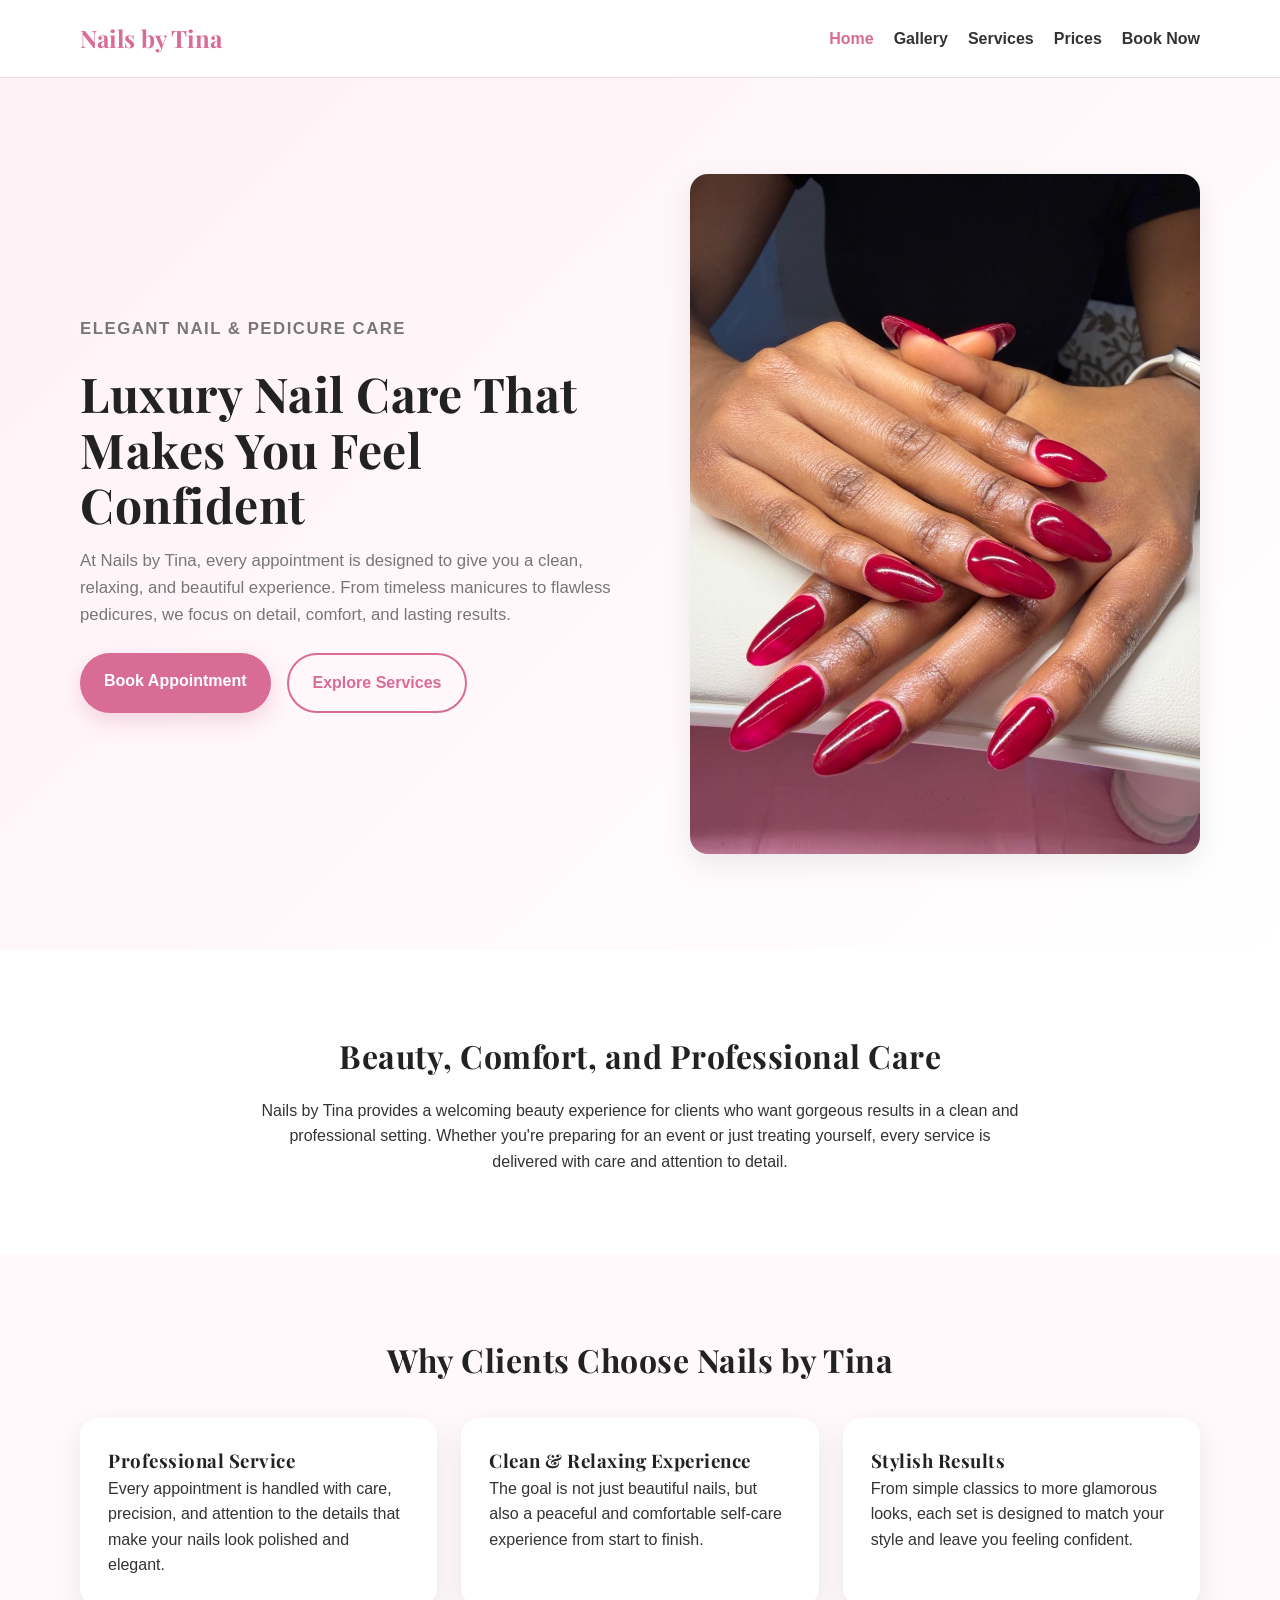
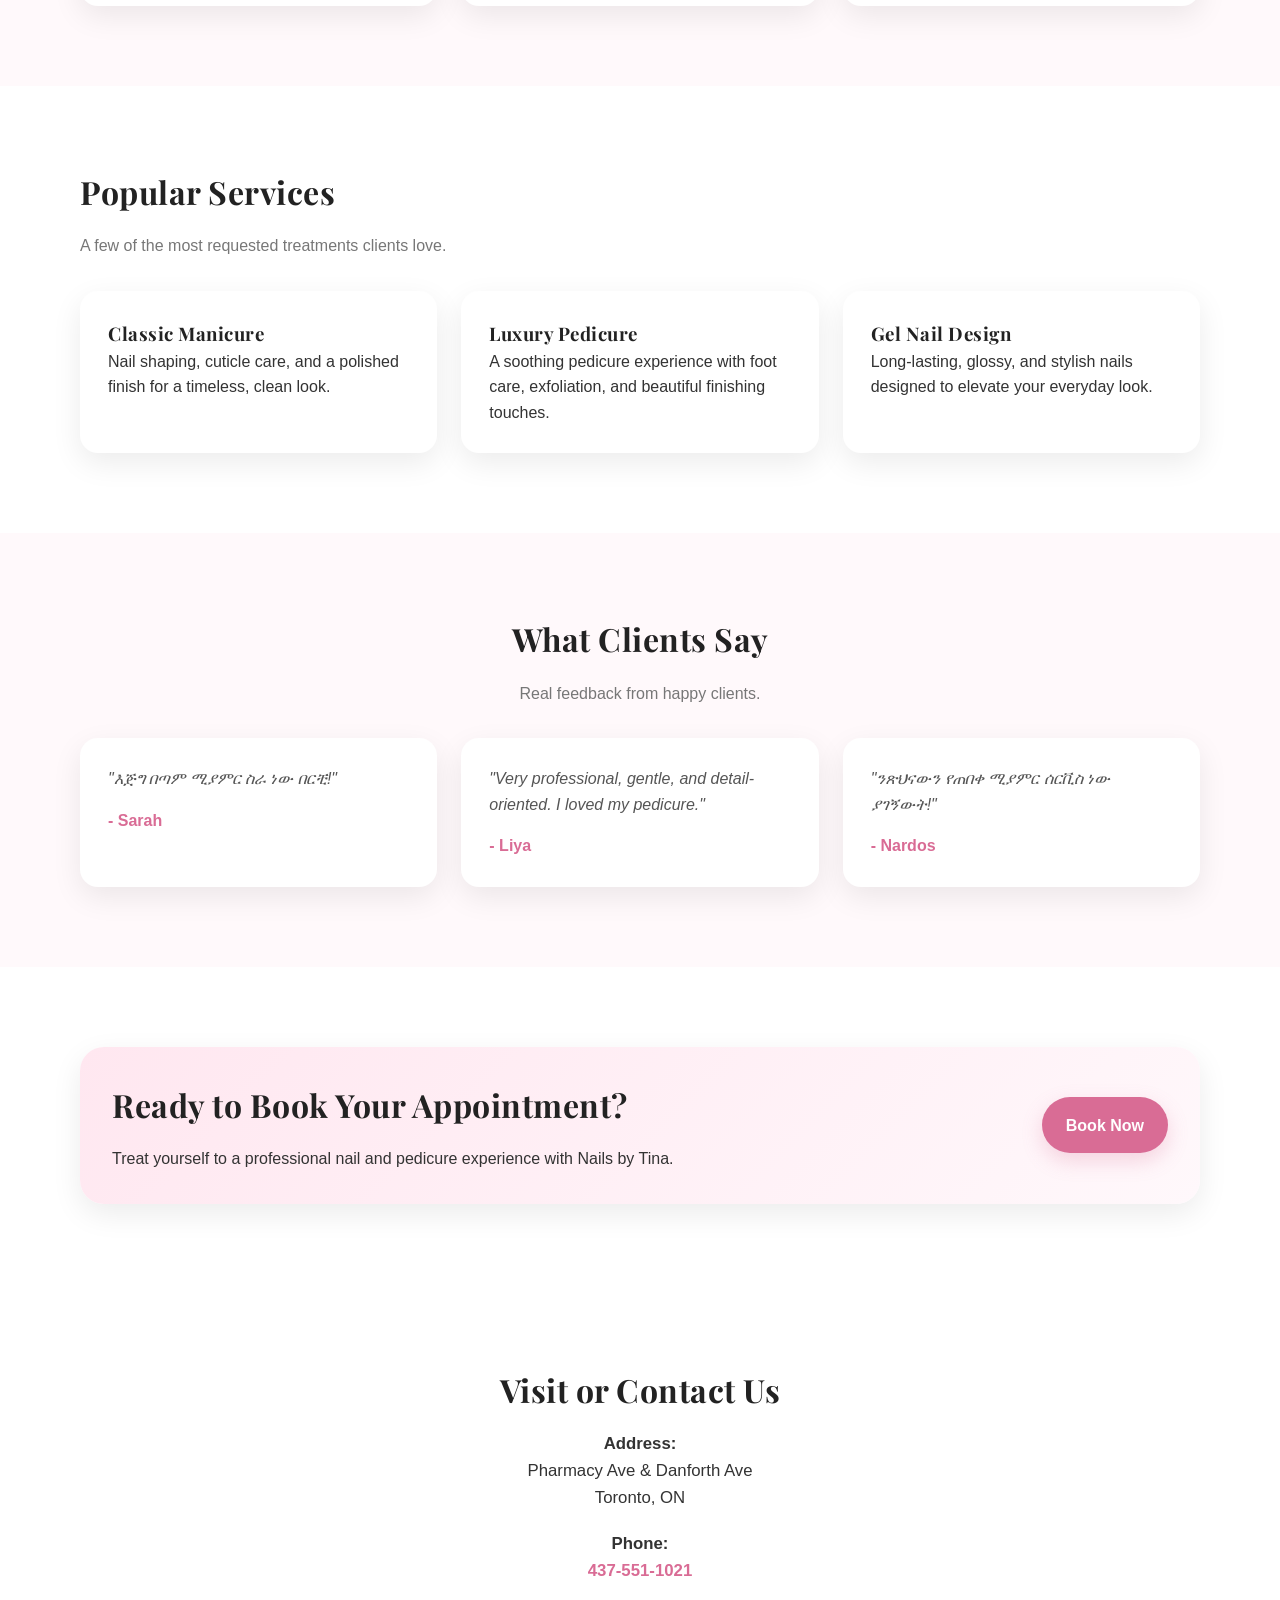
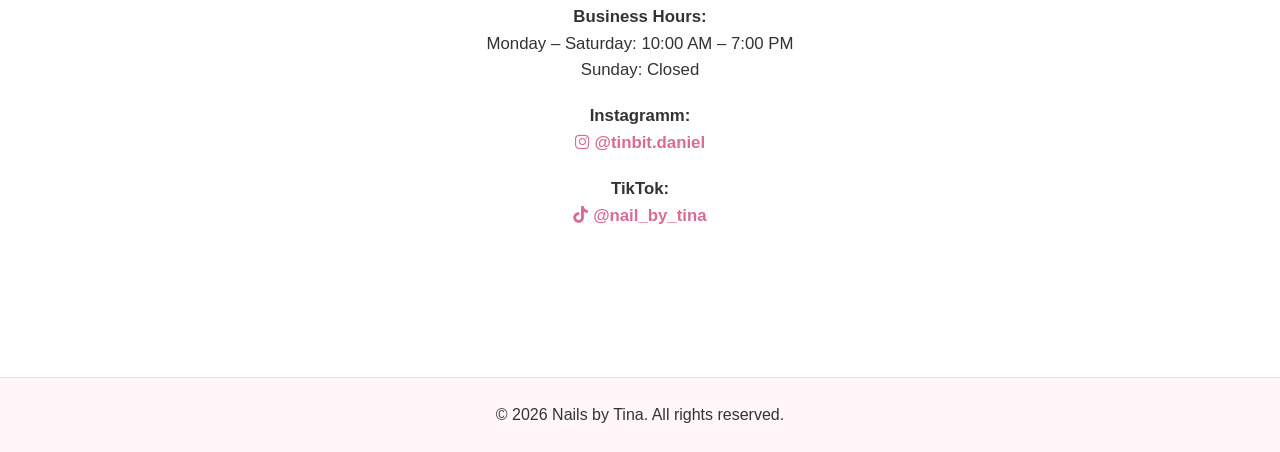
==== commit d243adc2: "Update typography to elegant feminine font and add new gallery image" ====
--- a/index.html
+++ b/index.html
@@ -13,6 +13,7 @@
       rel="stylesheet"
       href="https://cdnjs.cloudflare.com/ajax/libs/font-awesome/6.5.0/css/all.min.css"
     />
+    <link href="https://fonts.googleapis.com/css2?family=Playfair+Display:wght@500;600;700&family=Poppins:wght@300;400;500;600&display=swap" rel="stylesheet">
   </head>
   <body>
     <header class="site-header">
--- a/style.css
+++ b/style.css
@@ -1,7 +1,19 @@
+body {
+  font-family: 'Poppins', sans-serif;
+}
+h1, h2, h3 {
+  font-family: 'Playfair Display', serif;
+  letter-spacing: 0.5px;
+}
 * {
   margin: 0;
   padding: 0;
   box-sizing: border-box;
+}
+.logo {
+  font-family: 'Playfair Display', serif;
+  font-weight: 700;
+  font-size: 1.5rem;
 }
 
 :root {
@@ -211,7 +223,9 @@
 .service-card,
 .feature-card,
 .review-card {
-  transition: transform 0.3s ease, box-shadow 0.3s ease;
+  transition:
+    transform 0.3s ease,
+    box-shadow 0.3s ease;
 }
 
 .service-card:hover,
@@ -307,11 +321,15 @@
   .cta-box {
     grid-template-columns: 1fr;
   }
+  .booking-layout,
+  .form-row {
+    grid-template-columns: 1fr;
+  }
   @media (max-width: 600px) {
-  .gallery-grid {
-    grid-template-columns: 1fr;
-  }
-}
+    .gallery-grid {
+      grid-template-columns: 1fr;
+    }
+  }
 
   .hero h1 {
     font-size: 2.2rem;
@@ -322,9 +340,8 @@
     gap: 1rem;
   }
   .gallery-grid {
-  grid-template-columns: 1fr 1fr;
-}
-
+    grid-template-columns: 1fr 1fr;
+  }
 
   .nav-links {
     flex-wrap: wrap;
@@ -367,11 +384,165 @@
   height: 220px;
   object-fit: cover;
   border-radius: var(--radius);
-  transition: transform 0.3s ease, box-shadow 0.3s ease;
+  transition:
+    transform 0.3s ease,
+    box-shadow 0.3s ease;
   cursor: pointer;
 }
 
 .gallery-grid img:hover {
   transform: scale(1.03);
   box-shadow: var(--shadow);
-}+}
+.lightbox {
+  position: fixed;
+  inset: 0;
+  background: rgba(0, 0, 0, 0.82);
+  display: none;
+  align-items: center;
+  justify-content: center;
+  padding: 2rem;
+  z-index: 2000;
+}
+
+.lightbox.active {
+  display: flex;
+}
+
+.lightbox-image {
+  max-width: min(900px, 95vw);
+  max-height: 85vh;
+  border-radius: 18px;
+  box-shadow: 0 20px 40px rgba(0, 0, 0, 0.35);
+}
+
+.lightbox-close {
+  position: absolute;
+  top: 20px;
+  right: 24px;
+  background: transparent;
+  border: none;
+  color: white;
+  font-size: 2.5rem;
+  cursor: pointer;
+  line-height: 1;
+}
+
+.lightbox-close:hover {
+  opacity: 0.8;
+}
+.booking-page {
+  max-width: 1100px;
+}
+
+.booking-intro {
+  max-width: 760px;
+  margin: 0 auto 3rem;
+}
+
+.booking-layout {
+  display: grid;
+  grid-template-columns: 0.95fr 1.4fr;
+  gap: 2rem;
+  align-items: start;
+}
+
+.booking-info,
+.booking-form-card {
+  background: var(--white);
+  border-radius: var(--radius);
+  box-shadow: var(--shadow);
+}
+
+.booking-info h2 {
+  margin-bottom: 1rem;
+}
+
+.booking-tips {
+  padding-left: 1.2rem;
+  margin-bottom: 1.5rem;
+  color: var(--soft-gray);
+}
+
+.booking-tips li {
+  margin-bottom: 0.8rem;
+}
+
+.booking-contact-box {
+  background: var(--light-pink);
+  padding: 1rem;
+  border-radius: 14px;
+}
+
+.booking-contact-box p {
+  margin-bottom: 0.8rem;
+}
+
+.booking-contact-box p:last-child {
+  margin-bottom: 0;
+}
+
+.booking-contact-box a {
+  color: var(--deep-pink);
+  text-decoration: none;
+  font-weight: 600;
+}
+
+.booking-contact-box a:hover {
+  text-decoration: underline;
+}
+
+.booking-form {
+  display: flex;
+  flex-direction: column;
+  gap: 1rem;
+  margin-top: 0;
+}
+
+.form-row {
+  display: grid;
+  grid-template-columns: 1fr 1fr;
+  gap: 1rem;
+}
+
+.form-group {
+  display: flex;
+  flex-direction: column;
+}
+
+.form-group label {
+  margin-bottom: 0.45rem;
+  font-weight: 600;
+}
+
+.booking-form input,
+.booking-form select,
+.booking-form textarea {
+  padding: 0.95rem 1rem;
+  border: 1px solid #e4c8d3;
+  border-radius: 12px;
+  font-size: 1rem;
+  background: #fff;
+}
+
+.booking-form input:focus,
+.booking-form select:focus,
+.booking-form textarea:focus {
+  outline: 2px solid #f3bdd0;
+  border-color: var(--deep-pink);
+}
+
+.booking-submit-btn {
+  margin-top: 0.5rem;
+  width: 100%;
+}
+
+.form-message {
+  margin-top: 1rem;
+  padding: 1rem 1.2rem;
+  border-radius: 12px;
+  background: #fff3f8;
+  color: var(--deep-pink);
+  font-weight: 600;
+  display: none;
+}
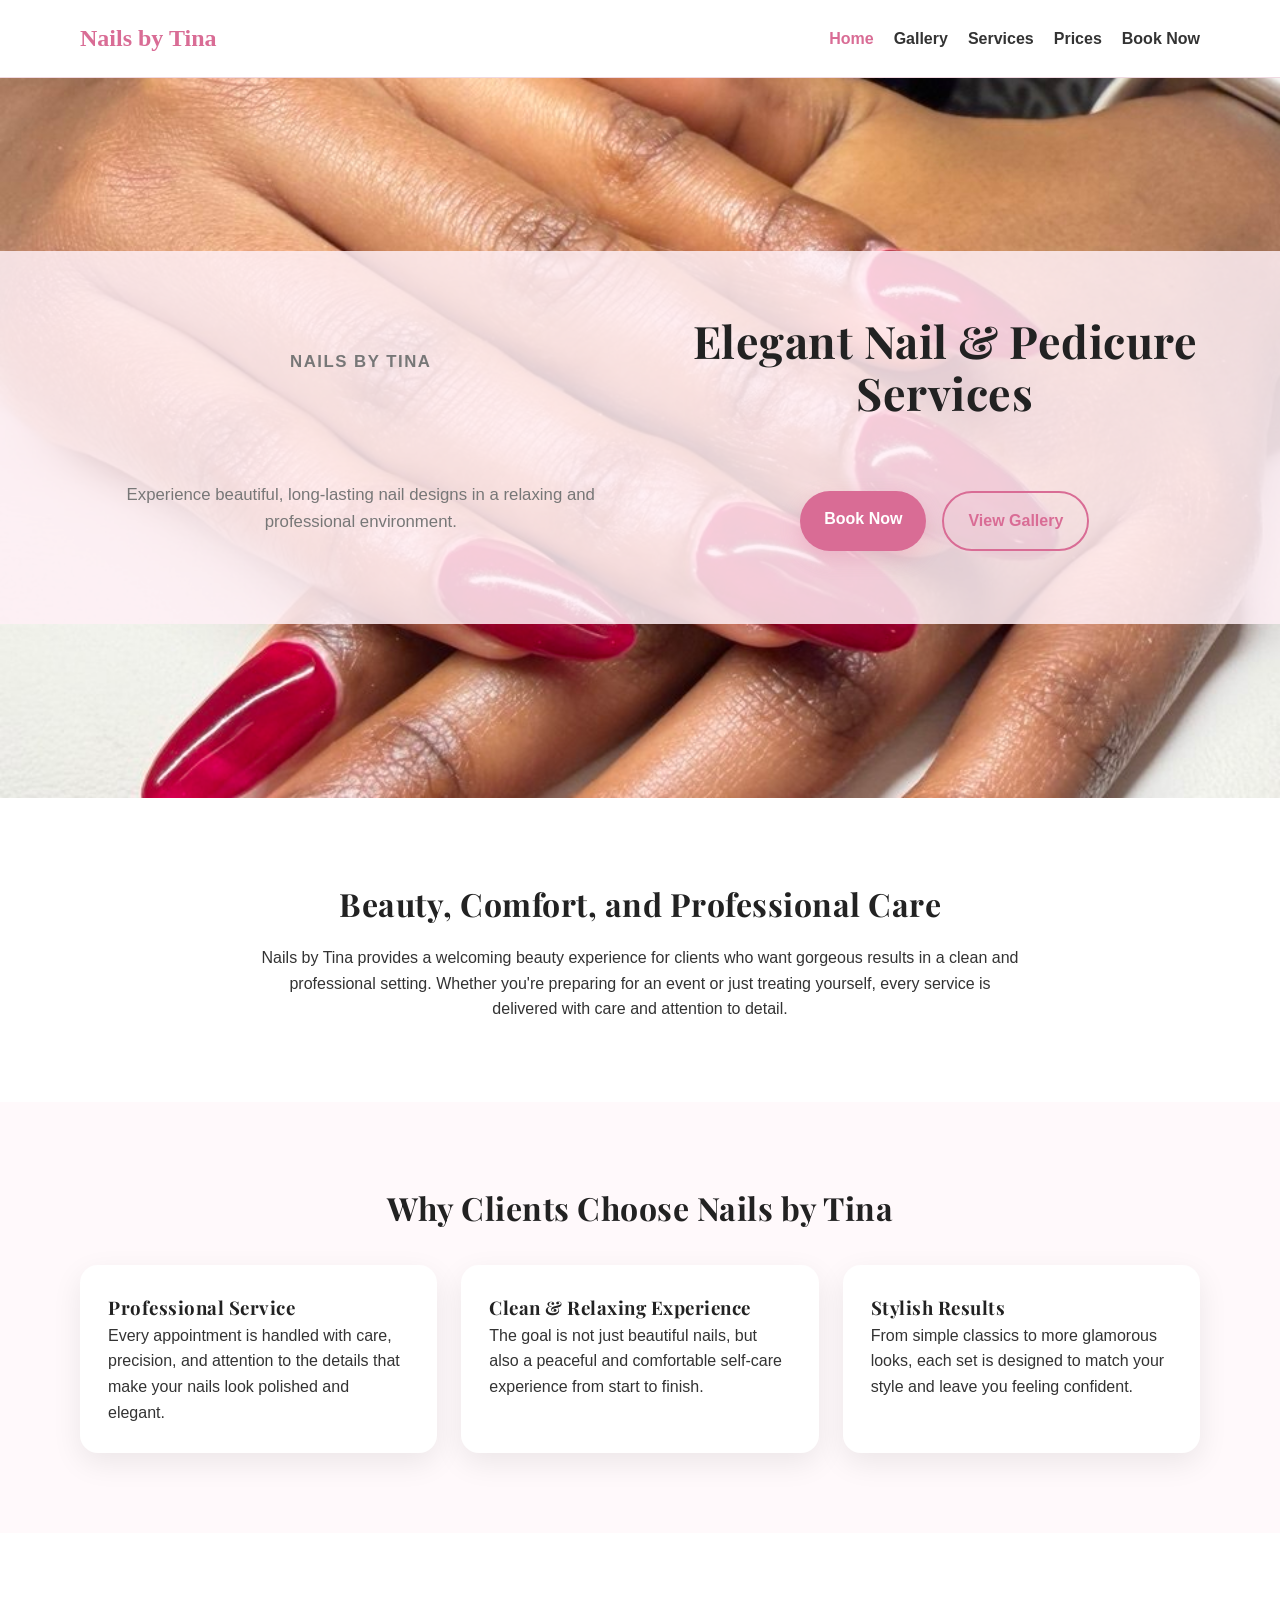
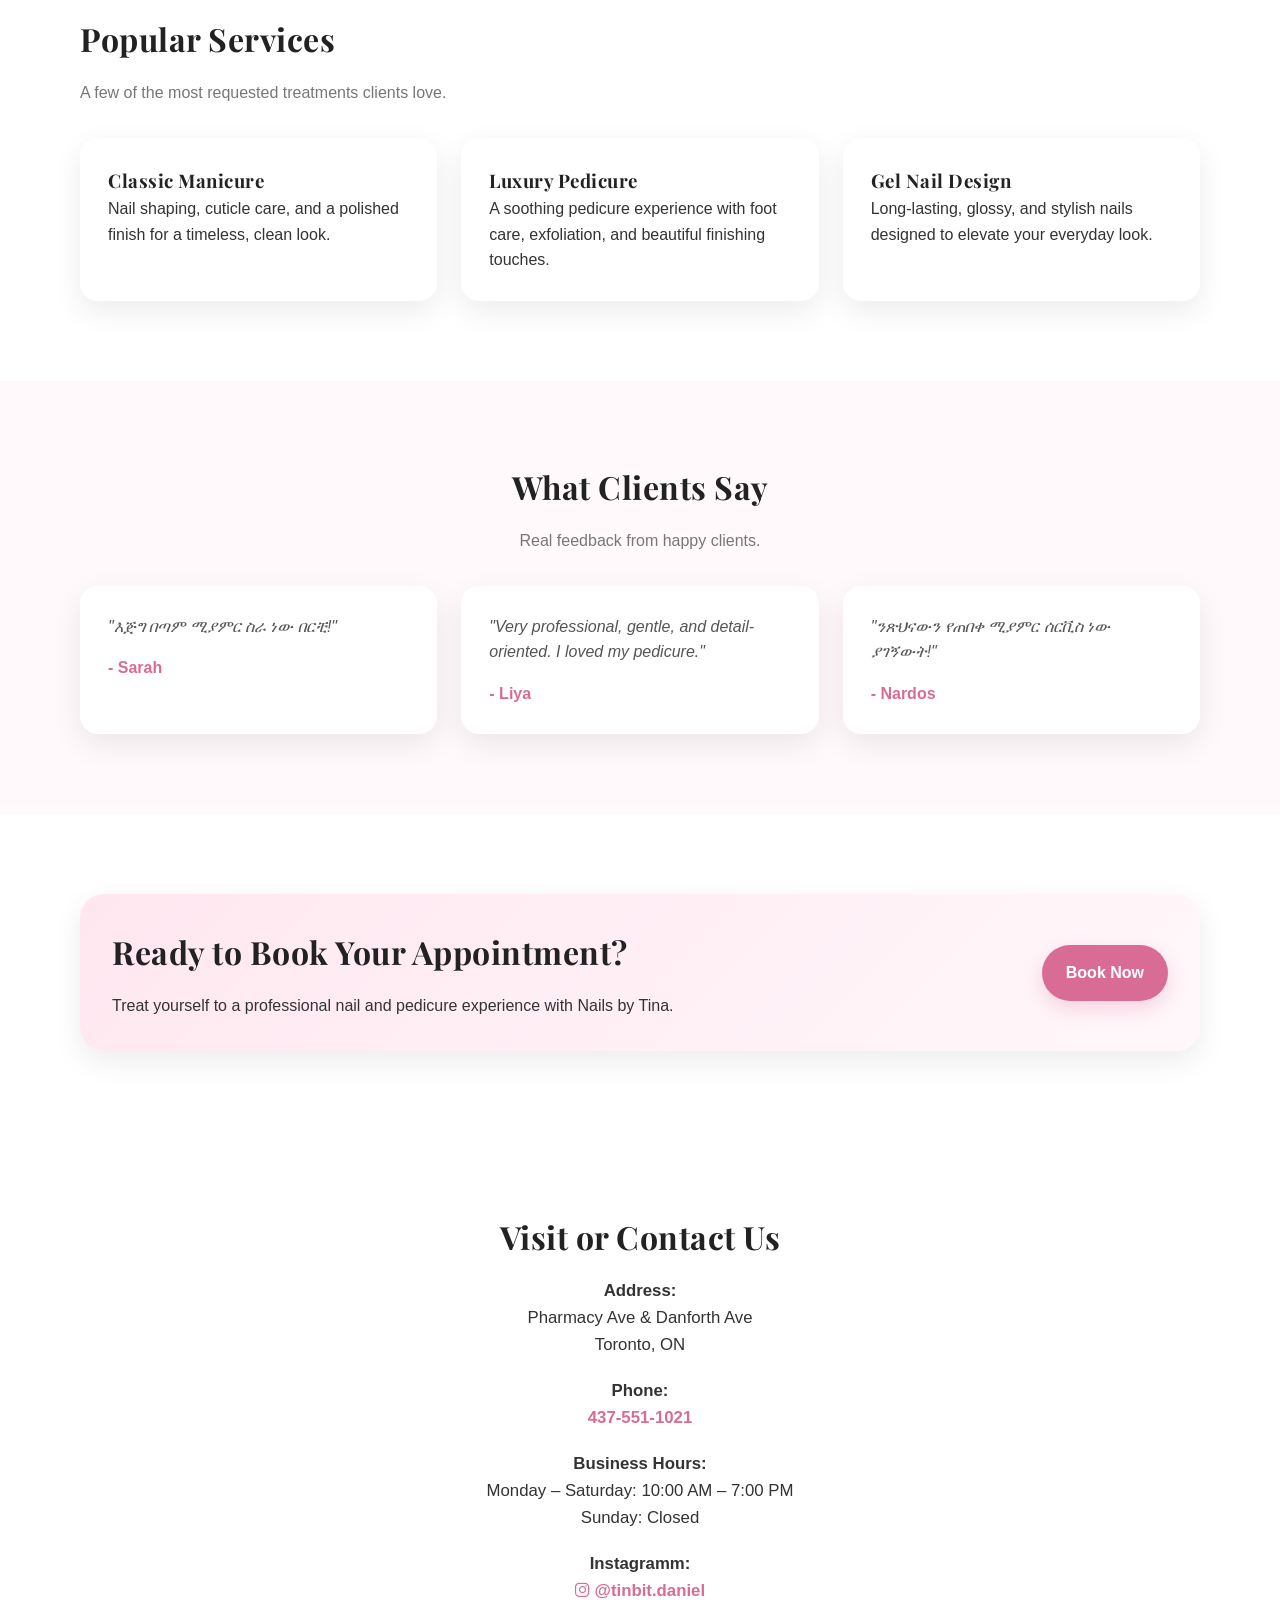
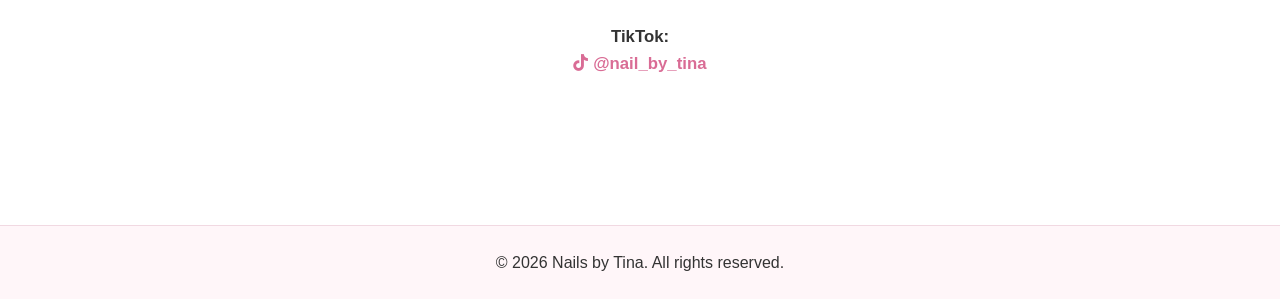
==== commit 5c813cad: "Enhance homepage hero section with background image and call-to-action layout" ====
--- a/index.html
+++ b/index.html
@@ -13,7 +13,10 @@
       rel="stylesheet"
       href="https://cdnjs.cloudflare.com/ajax/libs/font-awesome/6.5.0/css/all.min.css"
     />
-    <link href="https://fonts.googleapis.com/css2?family=Playfair+Display:wght@500;600;700&family=Poppins:wght@300;400;500;600&display=swap" rel="stylesheet">
+    <link
+      href="https://fonts.googleapis.com/css2?family=Playfair+Display:wght@500;600;700&family=Poppins:wght@300;400;500;600&display=swap"
+      rel="stylesheet"
+    />
   </head>
   <body>
     <header class="site-header">
@@ -34,29 +37,19 @@
 
     <main>
       <section class="hero">
-        <div class="container hero-content">
-          <div class="hero-text">
-            <p class="tagline">Elegant Nail & Pedicure Care</p>
-            <h1>Luxury Nail Care That Makes You Feel Confident</h1>
-            <p>
-              At Nails by Tina, every appointment is designed to give you a
-              clean, relaxing, and beautiful experience. From timeless manicures
-              to flawless pedicures, we focus on detail, comfort, and lasting
-              results.
+        <div class="hero-overlay">
+          <div class="container hero-content center-text">
+            <p class="tagline">Nails by Tina</p>
+            <h1>Elegant Nail & Pedicure Services</h1>
+            <p class="hero-subtext">
+              Experience beautiful, long-lasting nail designs in a relaxing and
+              professional environment.
             </p>
 
             <div class="hero-buttons">
-              <a href="booking.html" class="btn btn-primary"
-                >Book Appointment</a
-              >
-              <a href="services.html" class="btn btn-secondary"
-                >Explore Services</a
-              >
+              <a href="booking.html" class="btn btn-primary">Book Now</a>
+              <a href="gallery.html" class="btn btn-secondary">View Gallery</a>
             </div>
-          </div>
-
-          <div class="hero-image">
-            <img src="./images/pic1.jpg" alt="Elegant nail styling" />
           </div>
         </div>
       </section>
--- a/style.css
+++ b/style.css
@@ -14,6 +14,9 @@
   font-family: 'Playfair Display', serif;
   font-weight: 700;
   font-size: 1.5rem;
+}
+.logo {
+  font-family: 'Great Vibes', cursive;
 }
 
 :root {
@@ -546,3 +549,40 @@
   font-weight: 600;
   display: none;
 }
+/* hero */
+.hero {
+  background: url('images/pic1.jpg') center/cover no-repeat;
+  min-height: 80vh;
+  position: relative;
+  display: flex;
+  align-items: center;
+}
+
+.hero-overlay {
+  background: rgba(255, 240, 246, 0.85);
+  width: 100%;
+  padding: 4rem 0;
+}
+
+.hero-content h1 {
+  font-size: 2.8rem;
+  margin-bottom: 1rem;
+}
+
+.hero-subtext {
+  max-width: 600px;
+  margin: 0 auto 1.5rem;
+  color: var(--soft-gray);
+}
+
+.hero-buttons {
+  display: flex;
+  justify-content: center;
+  gap: 1rem;
+}
+
+.btn-secondary {
+  background: transparent;
+  border: 2px solid var(--deep-pink);
+  color: var(--deep-pink);
+}
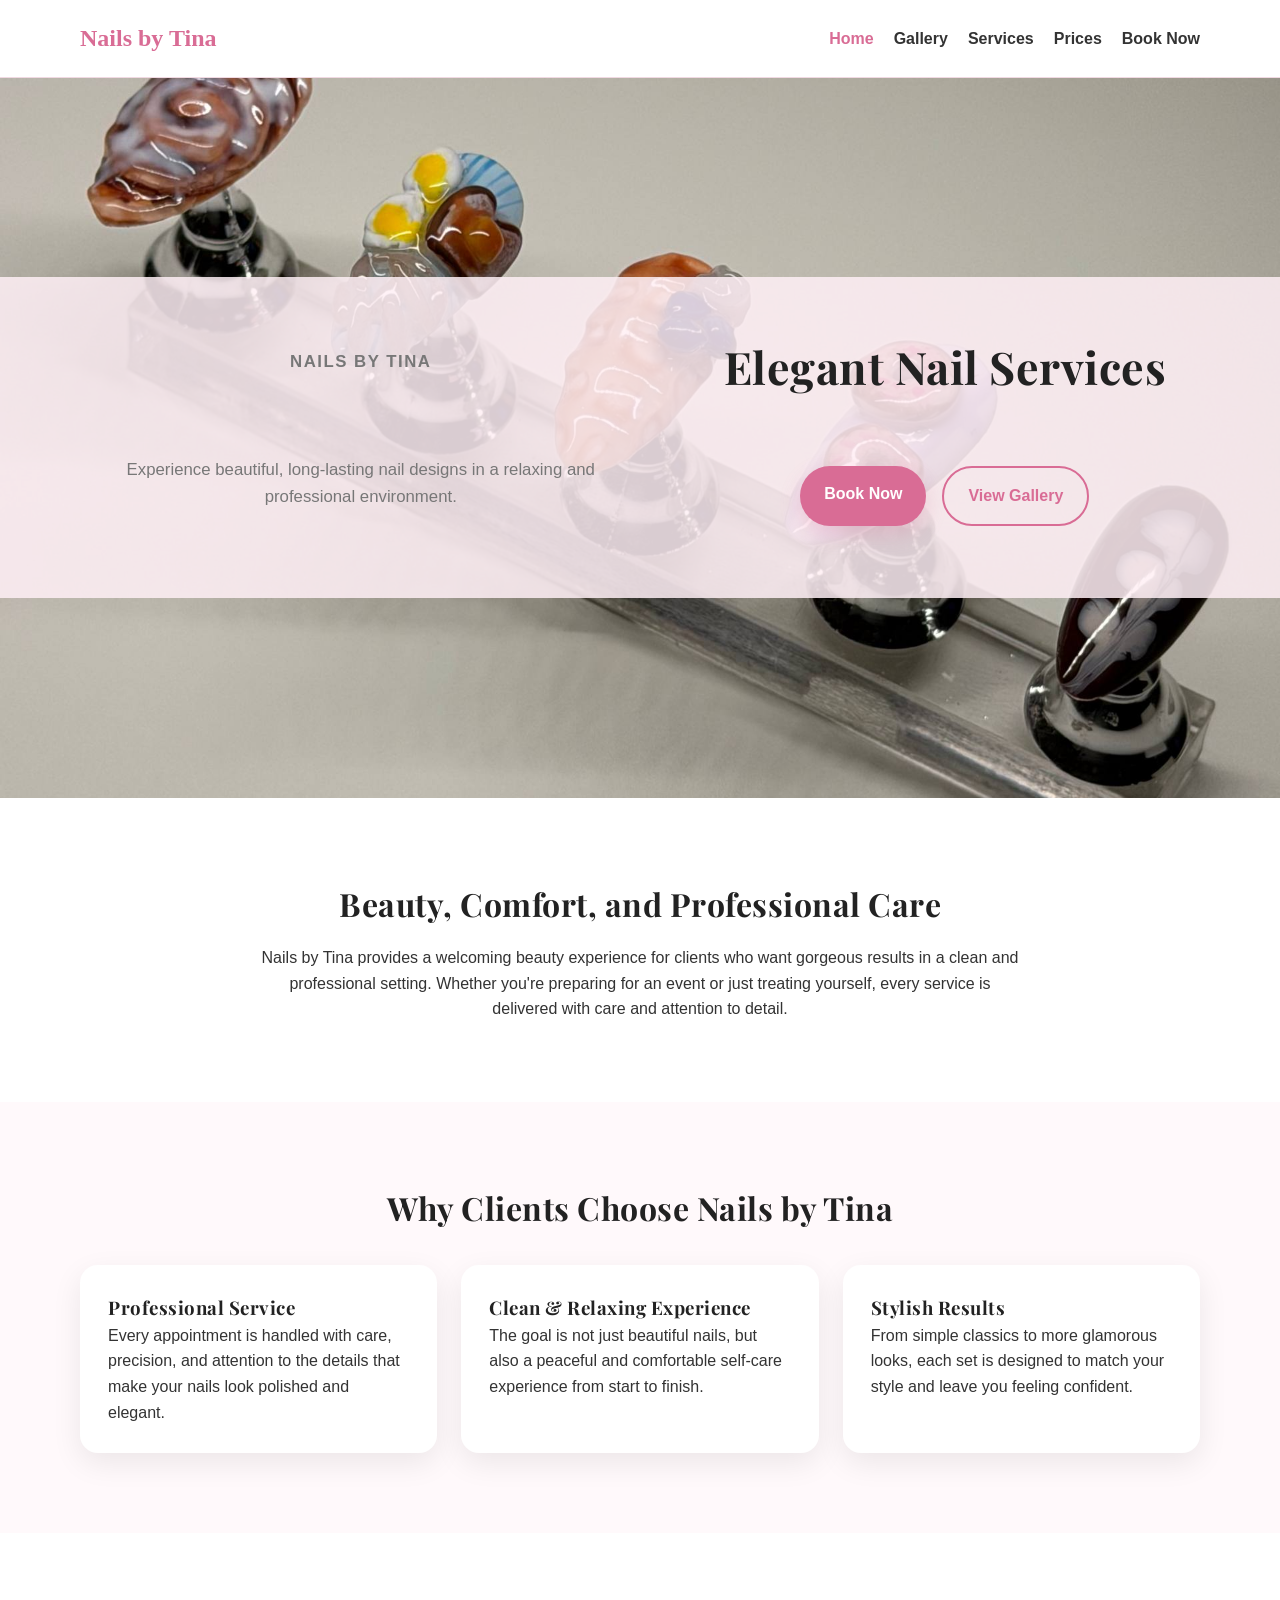
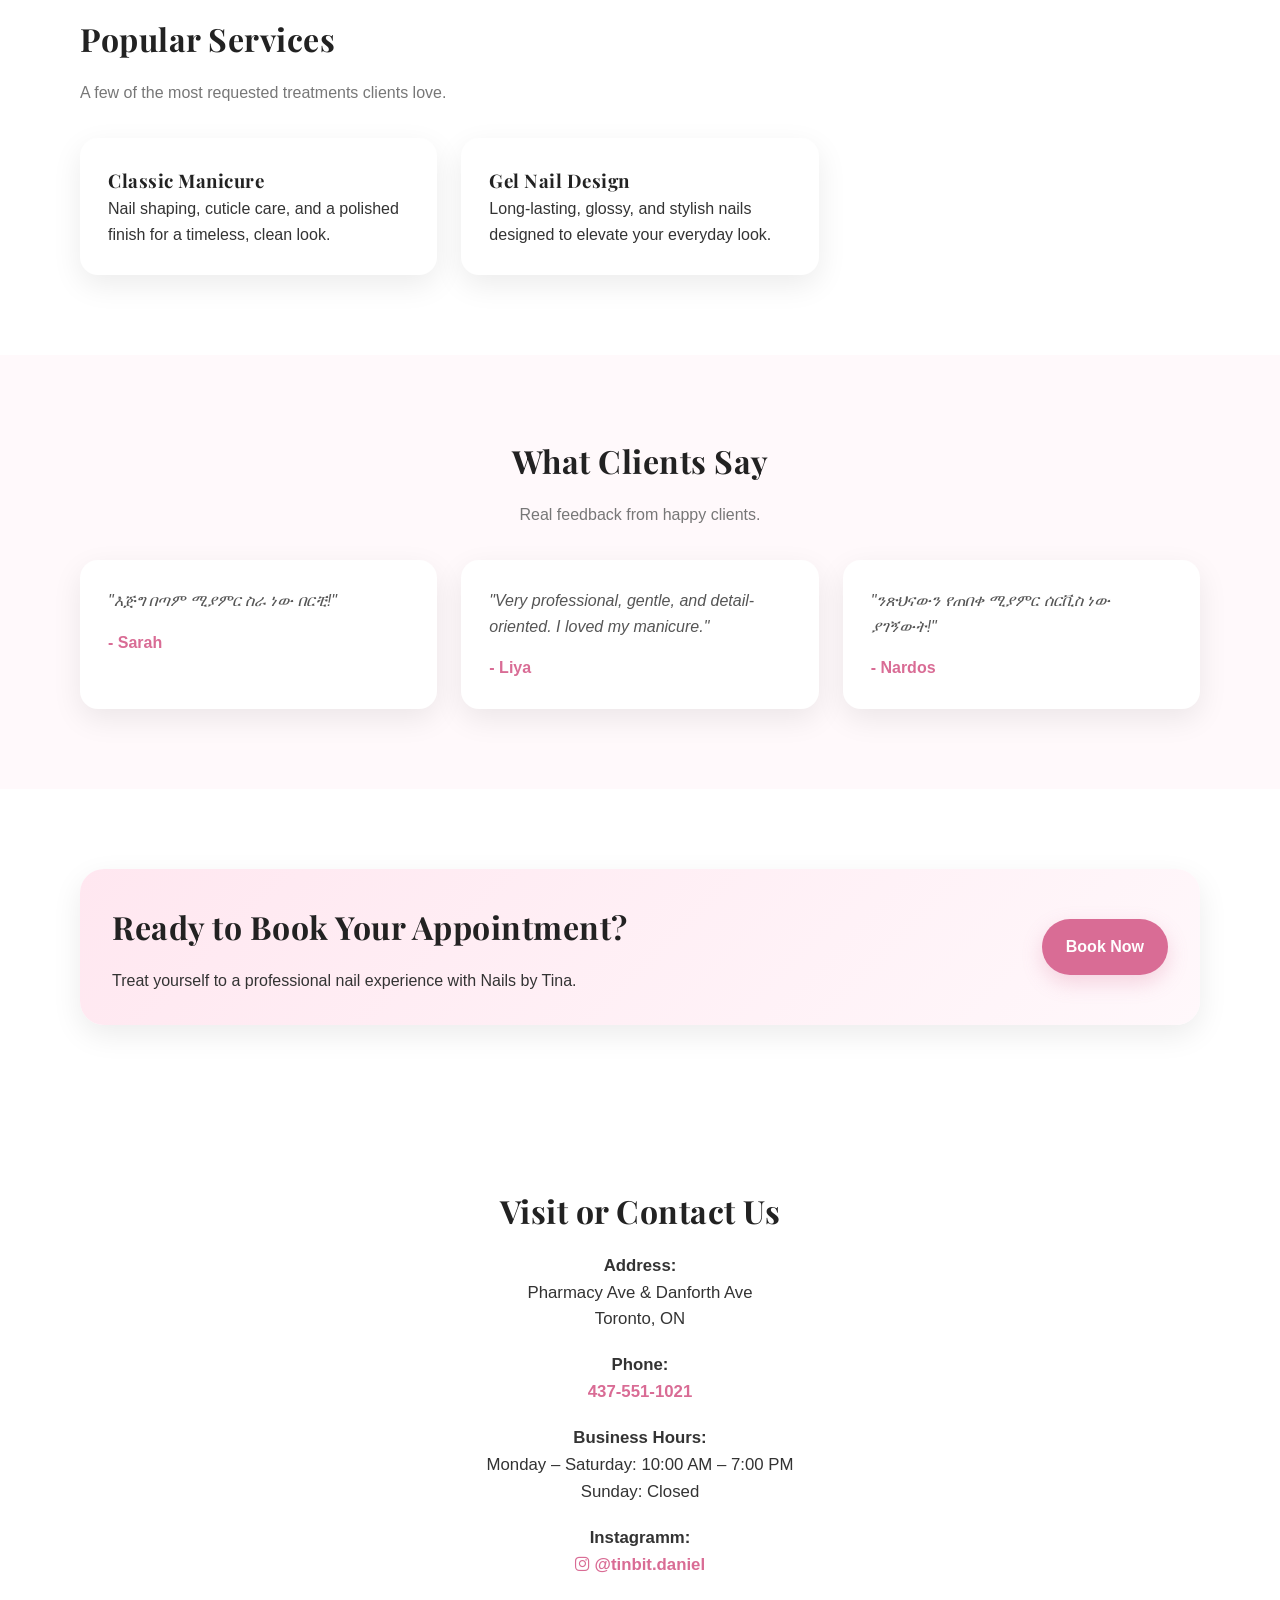
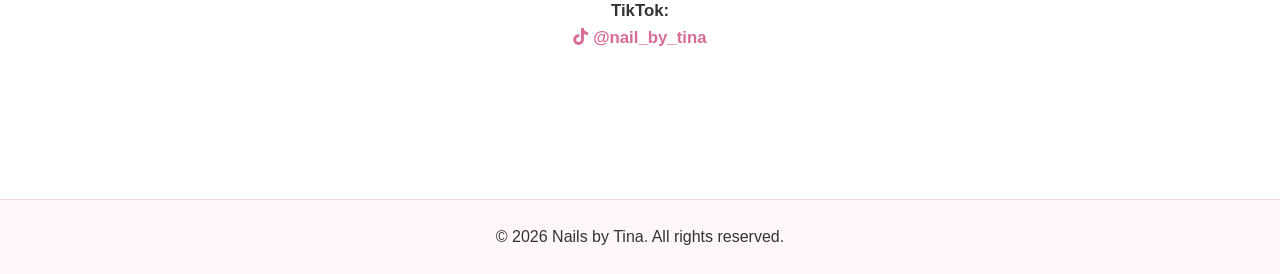
==== commit 54add72a: "Remove pedicure services and update site content to nail-only offerings" ====
--- a/index.html
+++ b/index.html
@@ -5,7 +5,7 @@
     <meta name="viewport" content="width=device-width, initial-scale=1.0" />
     <meta
       name="description"
-      content="Nails by Tina offers elegant nail and pedicure services with a professional and relaxing experience."
+      content="Nails by Tina offers elegant nail services with a professional and relaxing experience."
     />
     <title>Nails by Tina | Home</title>
     <link rel="stylesheet" href="style.css" />
@@ -40,7 +40,7 @@
         <div class="hero-overlay">
           <div class="container hero-content center-text">
             <p class="tagline">Nails by Tina</p>
-            <h1>Elegant Nail & Pedicure Services</h1>
+            <h1>Elegant Nail Services</h1>
             <p class="hero-subtext">
               Experience beautiful, long-lasting nail designs in a relaxing and
               professional environment.
@@ -116,13 +116,7 @@
               </p>
             </article>
 
-            <article class="card service-card">
-              <h3>Luxury Pedicure</h3>
-              <p>
-                A soothing pedicure experience with foot care, exfoliation, and
-                beautiful finishing touches.
-              </p>
-            </article>
+            
 
             <article class="card service-card">
               <h3>Gel Nail Design</h3>
@@ -151,7 +145,7 @@
             <article class="review-card">
               <p>
                 "Very professional, gentle, and detail-oriented. I loved my
-                pedicure."
+                manicure."
               </p>
               <h4>- Liya</h4>
             </article>
@@ -164,12 +158,12 @@
         </div>
       </section>
 
-      <section class="cta section">
+      <section class="cta section ">
         <div class="container cta-box">
           <div>
             <h2>Ready to Book Your Appointment?</h2>
             <p>
-              Treat yourself to a professional nail and pedicure experience with
+              Treat yourself to a professional nail experience with
               Nails by Tina.
             </p>
           </div>
--- a/style.css
+++ b/style.css
@@ -551,7 +551,7 @@
 }
 /* hero */
 .hero {
-  background: url('images/pic1.jpg') center/cover no-repeat;
+  background: url('images/pic17.jpg') center/cover no-repeat;
   min-height: 80vh;
   position: relative;
   display: flex;
